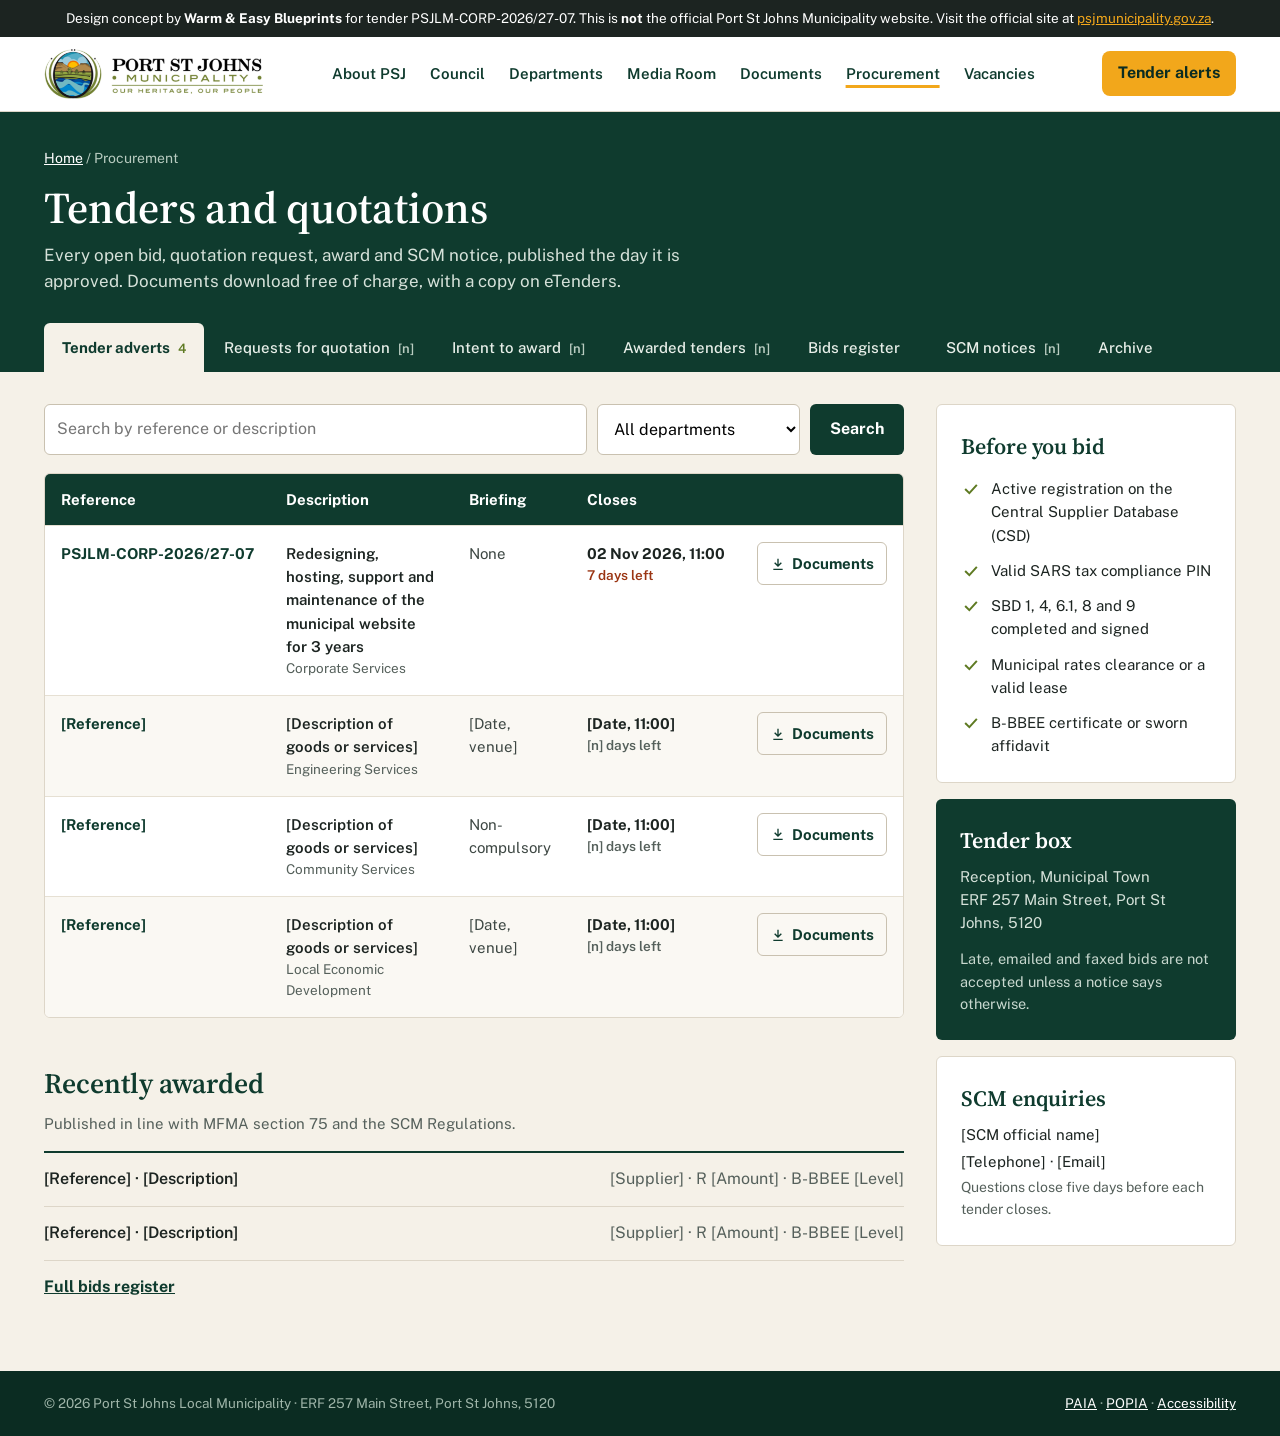
==== tenders.html @ 974b721a "Port St Johns LM website redesign concept (tender PSJLM-CORP-2026/27-07) Co-Authored-By: Claude Opus" ====
<!doctype html>
<html lang="en">
<head>
<meta charset="utf-8">
<meta name="viewport" content="width=device-width, initial-scale=1">
<meta name="robots" content="noindex, nofollow">
<title>Port St Johns LM · Tenders and quotations (design concept)</title>
<meta name="description" content="Website redesign concept for Port St Johns Local Municipality by Warm &amp; Easy Blueprints. Not the official municipal website.">
<link rel="icon" href="assets/psj-emblem.png">
<link rel="preconnect" href="https://fonts.googleapis.com">
<link href="https://fonts.googleapis.com/css2?family=Public+Sans:wght@400;500;600;700&amp;family=Source+Serif+4:opsz,wght@8..60,500;8..60,600;8..60,700&amp;display=swap" rel="stylesheet">
<style>
body{margin:0;background:#F5F1E8}
*{box-sizing:border-box}
a{color:#0F3B2E}a:hover{color:#5E7A22}
a:focus-visible,button:focus-visible,input:focus-visible,select:focus-visible{outline:3px solid #F2A71B;outline-offset:2px}
</style>
</head>
<body>
<div role="note" style="position:sticky;top:0;z-index:50;background:#1C2421;color:#FFFFFF;font-family:'Public Sans',system-ui,sans-serif;font-size:13.5px;line-height:1.4;padding:9px 16px;text-align:center">Design concept by <strong>Warm &amp; Easy Blueprints</strong> for tender PSJLM-CORP-2026/27-07. This is <strong>not</strong> the official Port St Johns Municipality website. Visit the official site at <a href="https://psjmunicipality.gov.za/" style="color:#F2A71B">psjmunicipality.gov.za</a>.</div>
<div style="width: 100%; font-family: 'Public Sans', system-ui, sans-serif; color: #1C2421; background: #F5F1E8; font-size: 16px; line-height: 1.55">

<header style="background: #FFFFFF; border-bottom: 1px solid #DDD6C8">
<div style="max-width: 1240px; margin: 0 auto; padding: 12px 24px; display: flex; flex-wrap: wrap; gap: 12px 32px; align-items: center; justify-content: space-between">
<a href="index.html" aria-label="Port St Johns Municipality home" style="line-height: 0"><img src="assets/psj-logo.png" alt="Port St Johns Municipality" style="height: 50px; width: auto"></a>
<nav aria-label="Main" style="display: flex; flex-wrap: wrap; gap: 4px 24px; font-weight: 600; font-size: 15px">
<a href="#" style="text-decoration: none">About PSJ</a><a href="#" style="text-decoration: none">Council</a><a href="#" style="text-decoration: none">Departments</a><a href="#" style="text-decoration: none">Media Room</a><a href="#" style="text-decoration: none">Documents</a><a href="#" aria-current="page" style="text-decoration: underline; text-underline-offset: 6px; text-decoration-thickness: 3px; text-decoration-color: #F2A71B">Procurement</a><a href="vacancies.html" style="text-decoration: none">Vacancies</a>
</nav>
<a href="#" style="text-decoration: none; font-weight: 700; padding: 10px 16px; border-radius: 8px; background: #F2A71B; color: #0B2C22">Tender alerts</a>
</div>
</header>

<section style="background: #0F3B2E; color: #FFFFFF">
<div style="max-width: 1240px; margin: 0 auto; padding: 36px 24px 0">
<nav aria-label="Breadcrumb" style="font-size: 14px; color: #B9CCC1; margin-bottom: 14px"><a href="index.html" style="color: #FFFFFF">Home</a> / Procurement</nav>
<h1 style="margin: 0 0 10px; font-family: 'Source Serif 4', Georgia, serif; font-weight: 600; font-size: 44px; line-height: 1.1">Tenders and quotations</h1>
<p style="margin: 0 0 28px; font-size: 17px; color: #D6E2DA; max-width: 700px">Every open bid, quotation request, award and SCM notice, published the day it is approved. Documents download free of charge, with a copy on eTenders.</p>
<div role="tablist" aria-label="Procurement sections" style="display: flex; flex-wrap: wrap; gap: 2px">

<button type="button" role="tab" aria-selected="true" style="font: inherit; font-size: 15px; font-weight: 700; padding: 13px 18px; border: 0; border-radius: 6px 6px 0 0; background: #F5F1E8; color: #0F3B2E; cursor: pointer">Tender adverts<span style="font-weight: 600; margin-left: 8px; font-size: 13px; color: #5E7A22">4</span></button>

<button type="button" role="tab" aria-selected="false" style="font: inherit; font-size: 15px; font-weight: 500; padding: 13px 18px; border: 0; border-radius: 6px 6px 0 0; background: transparent; color: #E8EFE9; cursor: pointer">Requests for quotation<span style="font-weight: 600; margin-left: 8px; font-size: 13px; color: #B9CCC1">[n]</span></button>

<button type="button" role="tab" aria-selected="false" style="font: inherit; font-size: 15px; font-weight: 500; padding: 13px 18px; border: 0; border-radius: 6px 6px 0 0; background: transparent; color: #E8EFE9; cursor: pointer">Intent to award<span style="font-weight: 600; margin-left: 8px; font-size: 13px; color: #B9CCC1">[n]</span></button>

<button type="button" role="tab" aria-selected="false" style="font: inherit; font-size: 15px; font-weight: 500; padding: 13px 18px; border: 0; border-radius: 6px 6px 0 0; background: transparent; color: #E8EFE9; cursor: pointer">Awarded tenders<span style="font-weight: 600; margin-left: 8px; font-size: 13px; color: #B9CCC1">[n]</span></button>

<button type="button" role="tab" aria-selected="false" style="font: inherit; font-size: 15px; font-weight: 500; padding: 13px 18px; border: 0; border-radius: 6px 6px 0 0; background: transparent; color: #E8EFE9; cursor: pointer">Bids register<span style="font-weight: 600; margin-left: 8px; font-size: 13px; color: #B9CCC1"></span></button>

<button type="button" role="tab" aria-selected="false" style="font: inherit; font-size: 15px; font-weight: 500; padding: 13px 18px; border: 0; border-radius: 6px 6px 0 0; background: transparent; color: #E8EFE9; cursor: pointer">SCM notices<span style="font-weight: 600; margin-left: 8px; font-size: 13px; color: #B9CCC1">[n]</span></button>

<button type="button" role="tab" aria-selected="false" style="font: inherit; font-size: 15px; font-weight: 500; padding: 13px 18px; border: 0; border-radius: 6px 6px 0 0; background: transparent; color: #E8EFE9; cursor: pointer">Archive<span style="font-weight: 600; margin-left: 8px; font-size: 13px; color: #B9CCC1"></span></button>

</div>
</div>
</section>

<div style="max-width: 1240px; margin: 0 auto; padding: 32px 24px 72px; display: flex; flex-wrap: wrap; gap: 32px">
<main style="flex: 999 1 640px; min-width: 0">
<form role="search" style="display: flex; flex-wrap: wrap; gap: 10px; margin-bottom: 18px">
<label for="t-q" style="position: absolute; width: 1px; height: 1px; overflow: hidden; clip: rect(0 0 0 0)">Search tenders</label>
<input id="t-q" type="search" placeholder="Search by reference or description" style="flex: 1 1 280px; min-width: 0; font: inherit; padding: 12px; border: 1px solid #C9C1B0; border-radius: 6px; background: #FFFFFF">
<label for="t-dept" style="position: absolute; width: 1px; height: 1px; overflow: hidden; clip: rect(0 0 0 0)">Department</label>
<select id="t-dept" style="font: inherit; padding: 12px; border: 1px solid #C9C1B0; border-radius: 6px; background: #FFFFFF"><option>All departments</option><option>Corporate Services</option><option>Engineering Services</option><option>Community Services</option><option>LED</option></select>
<button type="submit" style="font: inherit; font-weight: 700; padding: 12px 20px; border: 0; border-radius: 6px; background: #0F3B2E; color: #FFFFFF; cursor: pointer">Search</button>
</form>

<div style="overflow-x: auto; background: #FFFFFF; border: 1px solid #DDD6C8; border-radius: 6px">
<table style="width: 100%; min-width: 760px; border-collapse: collapse; font-size: 15px">
<thead>
<tr style="background: #0F3B2E; color: #FFFFFF; text-align: left">
<th scope="col" style="padding: 14px 16px; font-weight: 700">Reference</th>
<th scope="col" style="padding: 14px 16px; font-weight: 700">Description</th>
<th scope="col" style="padding: 14px 16px; font-weight: 700">Briefing</th>
<th scope="col" style="padding: 14px 16px; font-weight: 700">Closes</th>
<th scope="col" style="padding: 14px 16px; font-weight: 700"><span style="position: absolute; width: 1px; height: 1px; overflow: hidden; clip: rect(0 0 0 0)">Documents</span></th>
</tr>
</thead>
<tbody>

<tr style="background: #FFFFFF; border-top: 1px solid #E6E0D3; vertical-align: top">
<td style="padding: 16px; font-weight: 700; white-space: nowrap; color: #0F3B2E">PSJLM-CORP-2026/27-07</td>
<td style="padding: 16px"><a href="#" style="font-weight: 600; text-decoration: none; color: #1C2421">Redesigning, hosting, support and maintenance of the municipal website for 3 years</a><div style="font-size: 13.5px; color: #55605B">Corporate Services</div></td>
<td style="padding: 16px; color: #3D4743">None</td>
<td style="padding: 16px; white-space: nowrap"><b>02 Nov 2026, 11:00</b><div style="font-size: 13.5px; color: #9A3412; font-weight: 600">7 days left</div></td>
<td style="padding: 16px; text-align: right"><a href="#" style="display: inline-flex; align-items: center; gap: 6px; text-decoration: none; font-weight: 700; padding: 9px 12px; border: 1px solid #C9C1B0; border-radius: 6px; white-space: nowrap"><svg width="16" height="16" viewBox="0 0 24 24" fill="none" stroke="currentColor" stroke-width="2" aria-hidden="true"><path d="M12 4v11M7 10l5 5 5-5M5 20h14"/></svg>Documents</a></td>
</tr>

<tr style="background: #FAF8F3; border-top: 1px solid #E6E0D3; vertical-align: top">
<td style="padding: 16px; font-weight: 700; white-space: nowrap; color: #0F3B2E">[Reference]</td>
<td style="padding: 16px"><a href="#" style="font-weight: 600; text-decoration: none; color: #1C2421">[Description of goods or services]</a><div style="font-size: 13.5px; color: #55605B">Engineering Services</div></td>
<td style="padding: 16px; color: #3D4743">[Date, venue]</td>
<td style="padding: 16px; white-space: nowrap"><b>[Date, 11:00]</b><div style="font-size: 13.5px; color: #55605B; font-weight: 600">[n] days left</div></td>
<td style="padding: 16px; text-align: right"><a href="#" style="display: inline-flex; align-items: center; gap: 6px; text-decoration: none; font-weight: 700; padding: 9px 12px; border: 1px solid #C9C1B0; border-radius: 6px; white-space: nowrap"><svg width="16" height="16" viewBox="0 0 24 24" fill="none" stroke="currentColor" stroke-width="2" aria-hidden="true"><path d="M12 4v11M7 10l5 5 5-5M5 20h14"/></svg>Documents</a></td>
</tr>

<tr style="background: #FFFFFF; border-top: 1px solid #E6E0D3; vertical-align: top">
<td style="padding: 16px; font-weight: 700; white-space: nowrap; color: #0F3B2E">[Reference]</td>
<td style="padding: 16px"><a href="#" style="font-weight: 600; text-decoration: none; color: #1C2421">[Description of goods or services]</a><div style="font-size: 13.5px; color: #55605B">Community Services</div></td>
<td style="padding: 16px; color: #3D4743">Non-compulsory</td>
<td style="padding: 16px; white-space: nowrap"><b>[Date, 11:00]</b><div style="font-size: 13.5px; color: #55605B; font-weight: 600">[n] days left</div></td>
<td style="padding: 16px; text-align: right"><a href="#" style="display: inline-flex; align-items: center; gap: 6px; text-decoration: none; font-weight: 700; padding: 9px 12px; border: 1px solid #C9C1B0; border-radius: 6px; white-space: nowrap"><svg width="16" height="16" viewBox="0 0 24 24" fill="none" stroke="currentColor" stroke-width="2" aria-hidden="true"><path d="M12 4v11M7 10l5 5 5-5M5 20h14"/></svg>Documents</a></td>
</tr>

<tr style="background: #FAF8F3; border-top: 1px solid #E6E0D3; vertical-align: top">
<td style="padding: 16px; font-weight: 700; white-space: nowrap; color: #0F3B2E">[Reference]</td>
<td style="padding: 16px"><a href="#" style="font-weight: 600; text-decoration: none; color: #1C2421">[Description of goods or services]</a><div style="font-size: 13.5px; color: #55605B">Local Economic Development</div></td>
<td style="padding: 16px; color: #3D4743">[Date, venue]</td>
<td style="padding: 16px; white-space: nowrap"><b>[Date, 11:00]</b><div style="font-size: 13.5px; color: #55605B; font-weight: 600">[n] days left</div></td>
<td style="padding: 16px; text-align: right"><a href="#" style="display: inline-flex; align-items: center; gap: 6px; text-decoration: none; font-weight: 700; padding: 9px 12px; border: 1px solid #C9C1B0; border-radius: 6px; white-space: nowrap"><svg width="16" height="16" viewBox="0 0 24 24" fill="none" stroke="currentColor" stroke-width="2" aria-hidden="true"><path d="M12 4v11M7 10l5 5 5-5M5 20h14"/></svg>Documents</a></td>
</tr>

</tbody>
</table>
</div>

<section aria-labelledby="award-h" style="margin-top: 44px">
<h2 id="award-h" style="margin: 0 0 6px; font-family: 'Source Serif 4', Georgia, serif; font-weight: 600; font-size: 28px; color: #0F3B2E">Recently awarded</h2>
<p style="margin: 0 0 16px; color: #55605B; font-size: 15px">Published in line with MFMA section 75 and the SCM Regulations.</p>
<ul style="list-style: none; margin: 0; padding: 0; border-top: 2px solid #0F3B2E">
<li style="display: flex; flex-wrap: wrap; gap: 6px 24px; justify-content: space-between; padding: 14px 0; border-bottom: 1px solid #DDD6C8"><span style="font-weight: 600">[Reference] · [Description]</span><span style="color: #55605B">[Supplier] · R [Amount] · B-BBEE [Level]</span></li>
<li style="display: flex; flex-wrap: wrap; gap: 6px 24px; justify-content: space-between; padding: 14px 0; border-bottom: 1px solid #DDD6C8"><span style="font-weight: 600">[Reference] · [Description]</span><span style="color: #55605B">[Supplier] · R [Amount] · B-BBEE [Level]</span></li>
</ul>
<a href="#" style="display: inline-block; margin-top: 14px; font-weight: 700">Full bids register</a>
</section>
</main>

<aside style="flex: 1 1 300px; display: flex; flex-direction: column; gap: 16px">
<div style="background: #FFFFFF; border: 1px solid #DDD6C8; border-radius: 6px; padding: 24px">
<h2 style="margin: 0 0 14px; font-family: 'Source Serif 4', Georgia, serif; font-weight: 600; font-size: 22px; color: #0F3B2E">Before you bid</h2>
<ul style="list-style: none; margin: 0; padding: 0; display: flex; flex-direction: column; gap: 12px; font-size: 15px">

<li style="display: flex; gap: 10px; align-items: flex-start"><svg width="20" height="20" viewBox="0 0 24 24" fill="none" stroke="#5E7A22" stroke-width="2.4" aria-hidden="true" style="flex: none; margin-top: 2px"><path d="M5 12l5 5 9-10"/></svg><span>Active registration on the Central Supplier Database (CSD)</span></li>

<li style="display: flex; gap: 10px; align-items: flex-start"><svg width="20" height="20" viewBox="0 0 24 24" fill="none" stroke="#5E7A22" stroke-width="2.4" aria-hidden="true" style="flex: none; margin-top: 2px"><path d="M5 12l5 5 9-10"/></svg><span>Valid SARS tax compliance PIN</span></li>

<li style="display: flex; gap: 10px; align-items: flex-start"><svg width="20" height="20" viewBox="0 0 24 24" fill="none" stroke="#5E7A22" stroke-width="2.4" aria-hidden="true" style="flex: none; margin-top: 2px"><path d="M5 12l5 5 9-10"/></svg><span>SBD 1, 4, 6.1, 8 and 9 completed and signed</span></li>

<li style="display: flex; gap: 10px; align-items: flex-start"><svg width="20" height="20" viewBox="0 0 24 24" fill="none" stroke="#5E7A22" stroke-width="2.4" aria-hidden="true" style="flex: none; margin-top: 2px"><path d="M5 12l5 5 9-10"/></svg><span>Municipal rates clearance or a valid lease</span></li>

<li style="display: flex; gap: 10px; align-items: flex-start"><svg width="20" height="20" viewBox="0 0 24 24" fill="none" stroke="#5E7A22" stroke-width="2.4" aria-hidden="true" style="flex: none; margin-top: 2px"><path d="M5 12l5 5 9-10"/></svg><span>B-BBEE certificate or sworn affidavit</span></li>

</ul>
</div>
<div style="background: #0F3B2E; color: #FFFFFF; border-radius: 6px; padding: 24px">
<h2 style="margin: 0 0 8px; font-family: 'Source Serif 4', Georgia, serif; font-weight: 600; font-size: 22px">Tender box</h2>
<p style="margin: 0 0 14px; color: #D6E2DA; font-size: 15px">Reception, Municipal Town<br>ERF 257 Main Street, Port St Johns, 5120</p>
<p style="margin: 0; font-size: 14.5px; color: #C8D8CF">Late, emailed and faxed bids are not accepted unless a notice says otherwise.</p>
</div>
<div style="background: #FFFFFF; border: 1px solid #DDD6C8; border-radius: 6px; padding: 24px">
<h2 style="margin: 0 0 8px; font-family: 'Source Serif 4', Georgia, serif; font-weight: 600; font-size: 22px; color: #0F3B2E">SCM enquiries</h2>
<p style="margin: 0 0 4px; font-size: 15px">[SCM official name]</p>
<p style="margin: 0 0 4px; font-size: 15px">[Telephone] · [Email]</p>
<p style="margin: 0; font-size: 14px; color: #55605B">Questions close five days before each tender closes.</p>
</div>
</aside>
</div>

<footer style="background: #0B2C22; color: #9FB5A9; font-size: 13.5px">
<div style="max-width: 1240px; margin: 0 auto; padding: 22px 24px; display: flex; flex-wrap: wrap; gap: 8px 24px; justify-content: space-between">
<span>© 2026 Port St Johns Local Municipality · ERF 257 Main Street, Port St Johns, 5120</span>
<span><a href="#" style="color: #FFFFFF">PAIA</a> · <a href="#" style="color: #FFFFFF">POPIA</a> · <a href="#" style="color: #FFFFFF">Accessibility</a></span>
</div>
</footer>
</div>
</body>
</html>
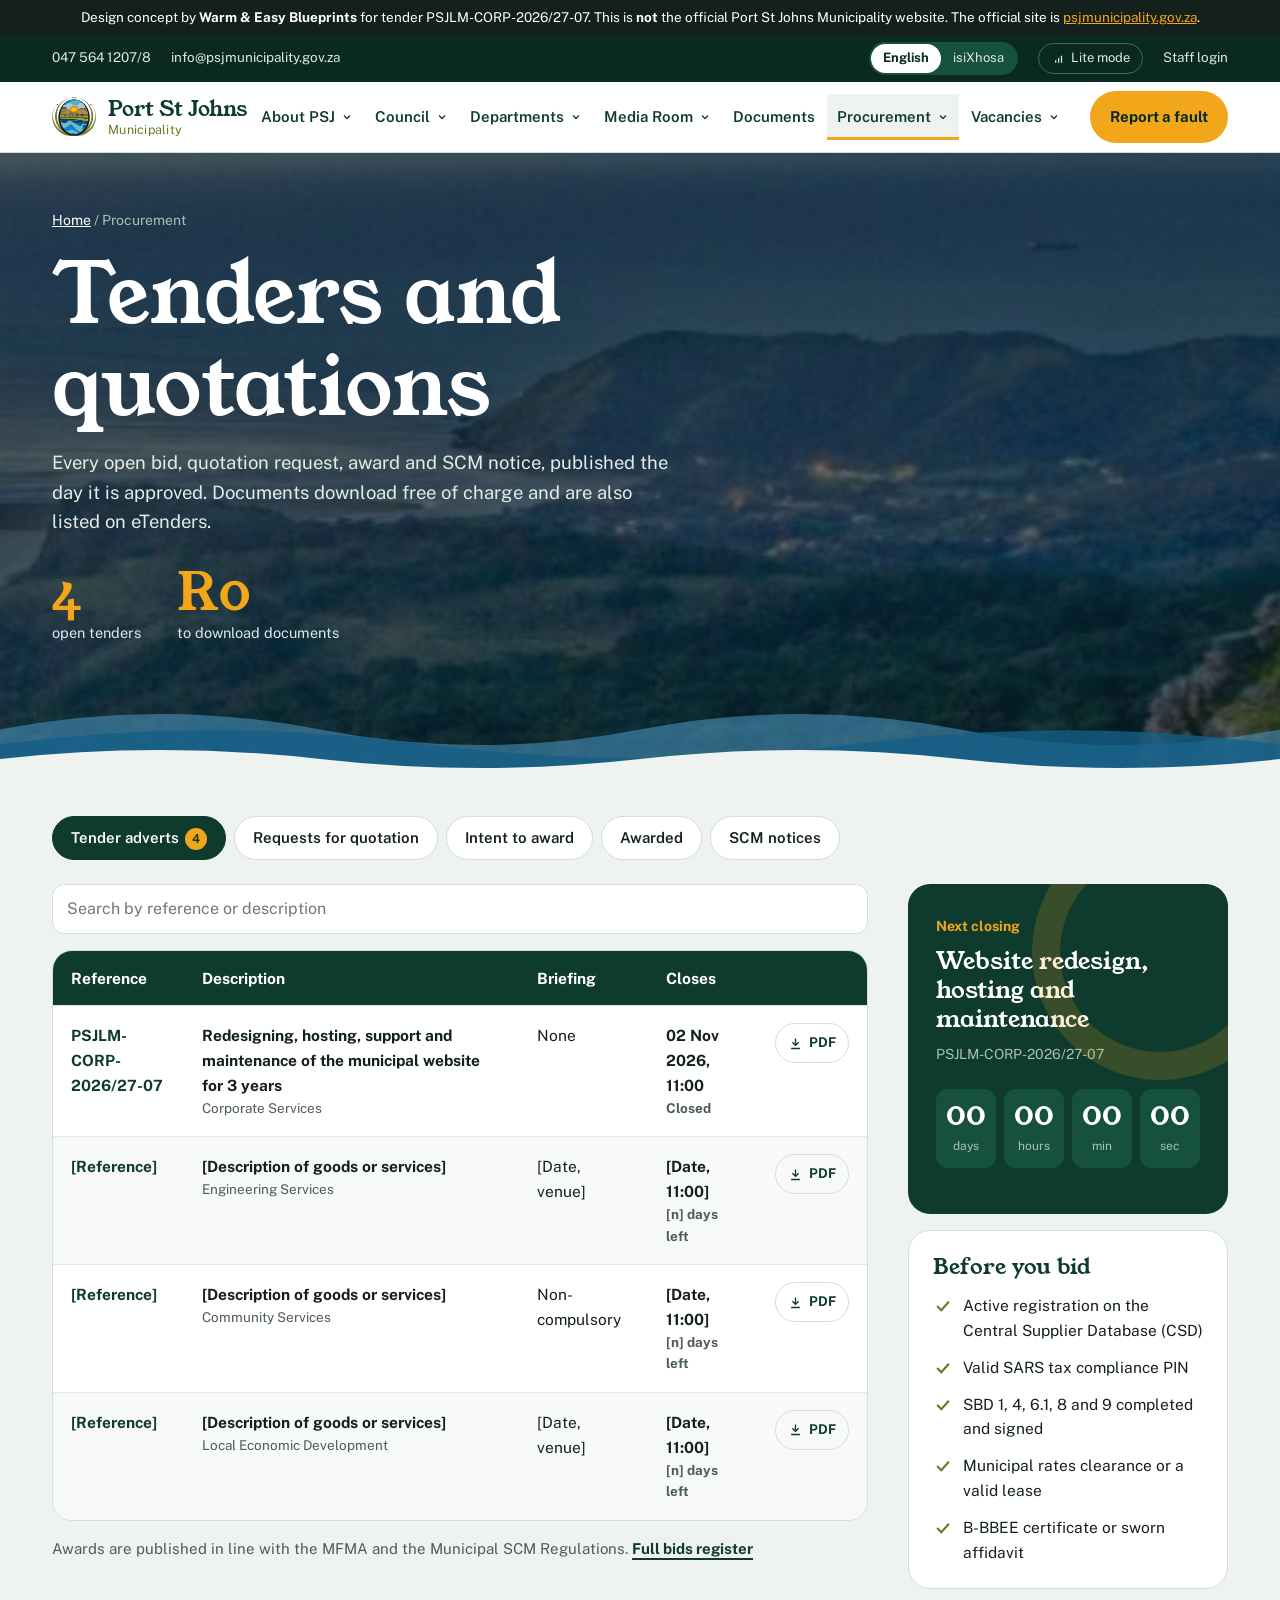
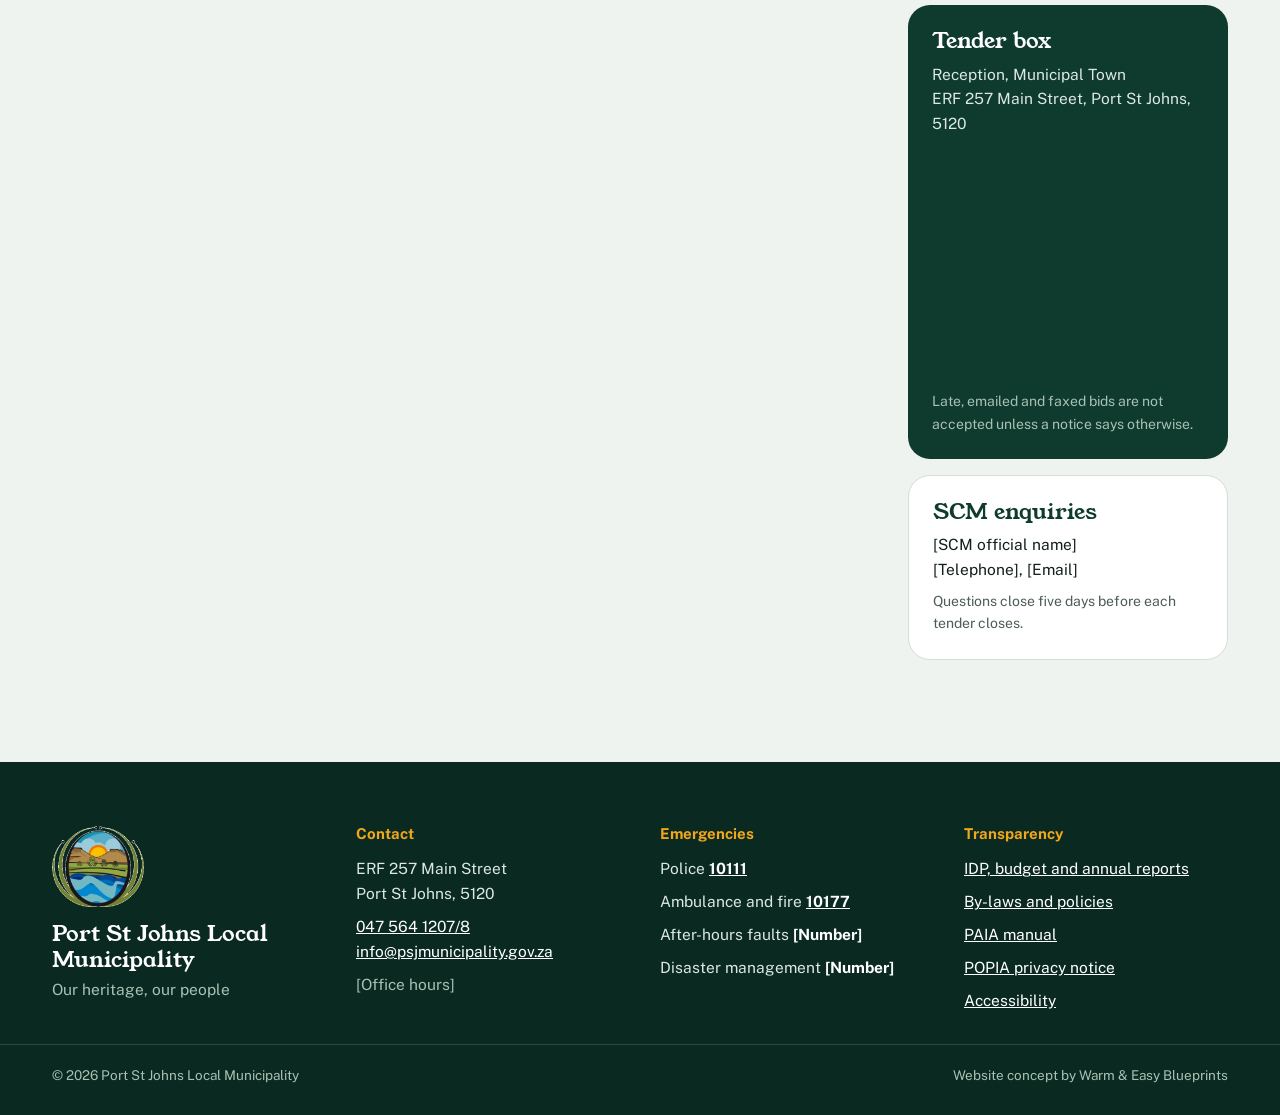
==== commit f4c9d770: "Rebuild concept with motion and richer visuals Cinematic hero slideshow, animated crest waves, notic" ====
--- a/tenders.html
+++ b/tenders.html
@@ -4,164 +4,164 @@
 <meta charset="utf-8">
 <meta name="viewport" content="width=device-width, initial-scale=1">
 <meta name="robots" content="noindex, nofollow">
-<title>Port St Johns LM · Tenders and quotations (design concept)</title>
+<title>Tenders and quotations · Port St Johns Local Municipality (concept)</title>
 <meta name="description" content="Website redesign concept for Port St Johns Local Municipality by Warm &amp; Easy Blueprints. Not the official municipal website.">
+<meta name="theme-color" content="#0A2A21">
 <link rel="icon" href="assets/psj-emblem.png">
 <link rel="preconnect" href="https://fonts.googleapis.com">
-<link href="https://fonts.googleapis.com/css2?family=Public+Sans:wght@400;500;600;700&amp;family=Source+Serif+4:opsz,wght@8..60,500;8..60,600;8..60,700&amp;display=swap" rel="stylesheet">
-<style>
-body{margin:0;background:#F5F1E8}
-*{box-sizing:border-box}
-a{color:#0F3B2E}a:hover{color:#5E7A22}
-a:focus-visible,button:focus-visible,input:focus-visible,select:focus-visible{outline:3px solid #F2A71B;outline-offset:2px}
-</style>
+<link rel="preconnect" href="https://fonts.gstatic.com" crossorigin>
+<link href="https://fonts.googleapis.com/css2?family=Public+Sans:wght@400;500;600;700;800&family=Young+Serif&display=swap" rel="stylesheet">
+<link rel="stylesheet" href="assets/site.css">
 </head>
 <body>
-<div role="note" style="position:sticky;top:0;z-index:50;background:#1C2421;color:#FFFFFF;font-family:'Public Sans',system-ui,sans-serif;font-size:13.5px;line-height:1.4;padding:9px 16px;text-align:center">Design concept by <strong>Warm &amp; Easy Blueprints</strong> for tender PSJLM-CORP-2026/27-07. This is <strong>not</strong> the official Port St Johns Municipality website. Visit the official site at <a href="https://psjmunicipality.gov.za/" style="color:#F2A71B">psjmunicipality.gov.za</a>.</div>
-<div style="width: 100%; font-family: 'Public Sans', system-ui, sans-serif; color: #1C2421; background: #F5F1E8; font-size: 16px; line-height: 1.55">
+<a class="sr" href="#main">Skip to content</a>
 
-<header style="background: #FFFFFF; border-bottom: 1px solid #DDD6C8">
-<div style="max-width: 1240px; margin: 0 auto; padding: 12px 24px; display: flex; flex-wrap: wrap; gap: 12px 32px; align-items: center; justify-content: space-between">
-<a href="index.html" aria-label="Port St Johns Municipality home" style="line-height: 0"><img src="assets/psj-logo.png" alt="Port St Johns Municipality" style="height: 50px; width: auto"></a>
-<nav aria-label="Main" style="display: flex; flex-wrap: wrap; gap: 4px 24px; font-weight: 600; font-size: 15px">
-<a href="#" style="text-decoration: none">About PSJ</a><a href="#" style="text-decoration: none">Council</a><a href="#" style="text-decoration: none">Departments</a><a href="#" style="text-decoration: none">Media Room</a><a href="#" style="text-decoration: none">Documents</a><a href="#" aria-current="page" style="text-decoration: underline; text-underline-offset: 6px; text-decoration-thickness: 3px; text-decoration-color: #F2A71B">Procurement</a><a href="vacancies.html" style="text-decoration: none">Vacancies</a>
-</nav>
-<a href="#" style="text-decoration: none; font-weight: 700; padding: 10px 16px; border-radius: 8px; background: #F2A71B; color: #0B2C22">Tender alerts</a>
+<div class="concept" role="note">Design concept by <strong>Warm &amp; Easy Blueprints</strong> for tender PSJLM-CORP-2026/27-07. This is <strong>not</strong> the official Port St Johns Municipality website. The official site is <a href="https://psjmunicipality.gov.za/">psjmunicipality.gov.za</a>.</div>
+
+<div class="util">
+  <div class="wrap">
+    <div class="util-left">
+      <a href="tel:0475641207">047 564 1207/8</a>
+      <a href="mailto:info@psjmunicipality.gov.za">info@psjmunicipality.gov.za</a>
+      <span class="weather" data-weather hidden><svg width="16" height="16" viewBox="0 0 24 24" fill="none" stroke="currentColor" stroke-width="2" aria-hidden="true"><circle cx="12" cy="12" r="4"/><path d="M12 2v2M12 20v2M4.9 4.9l1.4 1.4M17.7 17.7l1.4 1.4M2 12h2M20 12h2M4.9 19.1l1.4-1.4M17.7 6.3l1.4-1.4"/></svg><span data-wx-text></span></span>
+    </div>
+    <div class="util-right">
+      <div class="seg" role="group" aria-label="Language"><button type="button" data-lang="en" aria-pressed="true">English</button><button type="button" data-lang="xh" aria-pressed="false">isiXhosa</button></div>
+      <button type="button" class="chip-btn" data-lite aria-pressed="false"><svg width="14" height="14" viewBox="0 0 24 24" fill="none" stroke="currentColor" stroke-width="2.2" aria-hidden="true"><path d="M3 20h.01M8 20v-4M13 20v-8M18 20V8"/></svg>Lite mode</button>
+      <a href="#">Staff login</a>
+    </div>
+  </div>
 </div>
+
+<header class="site-header">
+  <div class="wrap hdr">
+    <a class="brand" href="index.html" aria-label="Port St Johns Municipality, home">
+      <img src="assets/psj-emblem.png" alt="" width="52" height="46">
+      <span class="brand-name">Port St Johns<small>Municipality</small></span>
+    </a>
+    <nav class="nav" aria-label="Main">
+      <div class="nav-item"><button class="nav-top" aria-expanded="false" aria-controls="m1">About PSJ<svg width="12" height="12" viewBox="0 0 24 24" fill="none" stroke="currentColor" stroke-width="2.6" aria-hidden="true"><path d="M6 9l6 6 6-6"/></svg></button>
+        <div class="mega" id="m1"><a href="#">About us<span>Who we are and what we do</span></a><a href="#">History of Port St Johns<span>From the Gates of St John to today</span></a><a href="#">FAQs<span>Quick answers to common questions</span></a></div></div>
+      <div class="nav-item"><button class="nav-top" aria-expanded="false" aria-controls="m2">Council<svg width="12" height="12" viewBox="0 0 24 24" fill="none" stroke="currentColor" stroke-width="2.6" aria-hidden="true"><path d="M6 9l6 6 6-6"/></svg></button>
+        <div class="mega" id="m2" style="--cols:2"><a href="#">The Mayor<span>Cllr Cebisa Sane Mazuza</span></a><a href="#">Council Speaker<span>Office of the Speaker</span></a><a href="#">Council Whip<span>Office of the Whip</span></a><a href="#">Council members<span>Councillors and wards</span></a></div></div>
+      <div class="nav-item"><button class="nav-top" aria-expanded="false" aria-controls="m3">Departments<svg width="12" height="12" viewBox="0 0 24 24" fill="none" stroke="currentColor" stroke-width="2.6" aria-hidden="true"><path d="M6 9l6 6 6-6"/></svg></button>
+        <div class="mega" id="m3" style="--cols:2"><a href="#">Municipal Manager<span>Office of the Municipal Manager</span></a><a href="#">Budget &amp; Treasury<span>Finance, revenue and SCM</span></a><a href="#">Corporate Services<span>HR, ICT and administration</span></a><a href="#">Community Services and Public Safety<span>Social, health, safety and emergency</span></a><a href="#">Local Economic Development<span>Business, tourism and agriculture</span></a><a href="#">Engineering Services<span>Roads, infrastructure and projects</span></a></div></div>
+      <div class="nav-item"><button class="nav-top" aria-expanded="false" aria-controls="m4">Media Room<svg width="12" height="12" viewBox="0 0 24 24" fill="none" stroke="currentColor" stroke-width="2.6" aria-hidden="true"><path d="M6 9l6 6 6-6"/></svg></button>
+        <div class="mega" id="m4"><a href="index.html#news">News</a><a href="index.html#board">Notices</a><a href="index.html#news">Events</a><a href="index.html#visit">Gallery</a></div></div>
+      <div class="nav-item"><a class="nav-top" href="#">Documents</a></div>
+      <div class="nav-item"><button class="nav-top" aria-expanded="false" aria-controls="m6" aria-current="page">Procurement<svg width="12" height="12" viewBox="0 0 24 24" fill="none" stroke="currentColor" stroke-width="2.6" aria-hidden="true"><path d="M6 9l6 6 6-6"/></svg></button>
+        <div class="mega" id="m6" style="--cols:2"><a href="tenders.html">Tender adverts</a><a href="tenders.html">Requests for quotation</a><a href="tenders.html">Intent to award</a><a href="tenders.html">Awarded tenders</a><a href="tenders.html">Bids register</a><a href="tenders.html">SCM notices</a><a href="tenders.html">Archived tenders</a></div></div>
+      <div class="nav-item"><button class="nav-top" aria-expanded="false" aria-controls="m7">Vacancies<svg width="12" height="12" viewBox="0 0 24 24" fill="none" stroke="currentColor" stroke-width="2.6" aria-hidden="true"><path d="M6 9l6 6 6-6"/></svg></button>
+        <div class="mega" id="m7"><a href="vacancies.html">Open vacancies<span>Apply online</span></a><a href="vacancies.html#track">Track my application</a><a href="vacancies.html">Closed vacancies</a><a href="vacancies.html">Paper application form</a></div></div>
+    </nav>
+    <div class="hdr-actions">
+      <a class="btn btn-sun" href="#">Report a fault</a>
+      <button type="button" class="icon-btn menu-btn" aria-label="Open menu"><svg width="22" height="22" viewBox="0 0 24 24" fill="none" stroke="currentColor" stroke-width="2.2" aria-hidden="true"><path d="M4 7h16M4 12h16M4 17h16"/></svg></button>
+    </div>
+  </div>
 </header>
 
-<section style="background: #0F3B2E; color: #FFFFFF">
-<div style="max-width: 1240px; margin: 0 auto; padding: 36px 24px 0">
-<nav aria-label="Breadcrumb" style="font-size: 14px; color: #B9CCC1; margin-bottom: 14px"><a href="index.html" style="color: #FFFFFF">Home</a> / Procurement</nav>
-<h1 style="margin: 0 0 10px; font-family: 'Source Serif 4', Georgia, serif; font-weight: 600; font-size: 44px; line-height: 1.1">Tenders and quotations</h1>
-<p style="margin: 0 0 28px; font-size: 17px; color: #D6E2DA; max-width: 700px">Every open bid, quotation request, award and SCM notice, published the day it is approved. Documents download free of charge, with a copy on eTenders.</p>
-<div role="tablist" aria-label="Procurement sections" style="display: flex; flex-wrap: wrap; gap: 2px">
+<div class="mnav" role="dialog" aria-modal="true" aria-label="Menu">
+  <div class="mnav-top"><span class="brand" style="color:#fff"><img src="assets/psj-emblem.png" alt="" width="44" height="39"><span class="brand-name">Port St Johns<small style="color:#E7D9A8">Municipality</small></span></span><button type="button" class="icon-btn mnav-close" aria-label="Close menu" style="background:transparent;color:#fff;border-color:#3E6B5A"><svg width="22" height="22" viewBox="0 0 24 24" fill="none" stroke="currentColor" stroke-width="2.2" aria-hidden="true"><path d="M6 6l12 12M18 6L6 18"/></svg></button></div>
+  <details><summary>About PSJ<svg width="20" height="20" viewBox="0 0 24 24" fill="none" stroke="currentColor" stroke-width="2" aria-hidden="true"><path d="M12 5v14M5 12h14"/></svg></summary><div><a href="#">About us</a><a href="#">History of Port St Johns</a><a href="#">FAQs</a></div></details>
+  <details><summary>Council<svg width="20" height="20" viewBox="0 0 24 24" fill="none" stroke="currentColor" stroke-width="2" aria-hidden="true"><path d="M12 5v14M5 12h14"/></svg></summary><div><a href="#">The Mayor</a><a href="#">Council Speaker</a><a href="#">Council Whip</a><a href="#">Council members</a></div></details>
+  <details><summary>Departments<svg width="20" height="20" viewBox="0 0 24 24" fill="none" stroke="currentColor" stroke-width="2" aria-hidden="true"><path d="M12 5v14M5 12h14"/></svg></summary><div><a href="#">Municipal Manager</a><a href="#">Budget &amp; Treasury</a><a href="#">Corporate Services</a><a href="#">Community Services and Public Safety</a><a href="#">Local Economic Development</a><a href="#">Engineering Services</a></div></details>
+  <details><summary>Media Room<svg width="20" height="20" viewBox="0 0 24 24" fill="none" stroke="currentColor" stroke-width="2" aria-hidden="true"><path d="M12 5v14M5 12h14"/></svg></summary><div><a href="index.html#news">News</a><a href="index.html#board">Notices</a><a href="index.html#news">Events</a><a href="index.html#visit">Gallery</a></div></details>
+  <details><summary>Procurement<svg width="20" height="20" viewBox="0 0 24 24" fill="none" stroke="currentColor" stroke-width="2" aria-hidden="true"><path d="M12 5v14M5 12h14"/></svg></summary><div><a href="tenders.html">Tender adverts</a><a href="tenders.html">Requests for quotation</a><a href="tenders.html">Awarded tenders</a><a href="tenders.html">Bids register</a><a href="tenders.html">SCM notices</a></div></details>
+  <details><summary>Vacancies<svg width="20" height="20" viewBox="0 0 24 24" fill="none" stroke="currentColor" stroke-width="2" aria-hidden="true"><path d="M12 5v14M5 12h14"/></svg></summary><div><a href="vacancies.html">Open vacancies</a><a href="vacancies.html#track">Track my application</a></div></details>
+  <a class="btn btn-sun" href="#">Report a fault</a>
+</div>
 
-<button type="button" role="tab" aria-selected="true" style="font: inherit; font-size: 15px; font-weight: 700; padding: 13px 18px; border: 0; border-radius: 6px 6px 0 0; background: #F5F1E8; color: #0F3B2E; cursor: pointer">Tender adverts<span style="font-weight: 600; margin-left: 8px; font-size: 13px; color: #5E7A22">4</span></button>
-
-<button type="button" role="tab" aria-selected="false" style="font: inherit; font-size: 15px; font-weight: 500; padding: 13px 18px; border: 0; border-radius: 6px 6px 0 0; background: transparent; color: #E8EFE9; cursor: pointer">Requests for quotation<span style="font-weight: 600; margin-left: 8px; font-size: 13px; color: #B9CCC1">[n]</span></button>
-
-<button type="button" role="tab" aria-selected="false" style="font: inherit; font-size: 15px; font-weight: 500; padding: 13px 18px; border: 0; border-radius: 6px 6px 0 0; background: transparent; color: #E8EFE9; cursor: pointer">Intent to award<span style="font-weight: 600; margin-left: 8px; font-size: 13px; color: #B9CCC1">[n]</span></button>
-
-<button type="button" role="tab" aria-selected="false" style="font: inherit; font-size: 15px; font-weight: 500; padding: 13px 18px; border: 0; border-radius: 6px 6px 0 0; background: transparent; color: #E8EFE9; cursor: pointer">Awarded tenders<span style="font-weight: 600; margin-left: 8px; font-size: 13px; color: #B9CCC1">[n]</span></button>
-
-<button type="button" role="tab" aria-selected="false" style="font: inherit; font-size: 15px; font-weight: 500; padding: 13px 18px; border: 0; border-radius: 6px 6px 0 0; background: transparent; color: #E8EFE9; cursor: pointer">Bids register<span style="font-weight: 600; margin-left: 8px; font-size: 13px; color: #B9CCC1"></span></button>
-
-<button type="button" role="tab" aria-selected="false" style="font: inherit; font-size: 15px; font-weight: 500; padding: 13px 18px; border: 0; border-radius: 6px 6px 0 0; background: transparent; color: #E8EFE9; cursor: pointer">SCM notices<span style="font-weight: 600; margin-left: 8px; font-size: 13px; color: #B9CCC1">[n]</span></button>
-
-<button type="button" role="tab" aria-selected="false" style="font: inherit; font-size: 15px; font-weight: 500; padding: 13px 18px; border: 0; border-radius: 6px 6px 0 0; background: transparent; color: #E8EFE9; cursor: pointer">Archive<span style="font-weight: 600; margin-left: 8px; font-size: 13px; color: #B9CCC1"></span></button>
-
-</div>
-</div>
+<main id="main">
+<section class="page-hero">
+  <img src="assets/gorge-coast.jpg" alt="">
+  <div class="wrap">
+    <nav class="crumbs" aria-label="Breadcrumb"><a href="index.html">Home</a> / Procurement</nav>
+    <h1>Tenders and quotations</h1>
+    <p>Every open bid, quotation request, award and SCM notice, published the day it is approved. Documents download free of charge and are also listed on eTenders.</p>
+    <div class="hero-stats"><div><b data-count="4">4</b><span>open tenders</span></div><div><b>R0</b><span>to download documents</span></div></div>
+  </div>
+  <div class="waves" aria-hidden="true">
+    <svg class="w1" viewBox="0 0 2880 110" preserveAspectRatio="none"><path fill="#4E9CC6" d="M0 52 Q180 14 360 52 T720 52 T1080 52 T1440 52 T1800 52 T2160 52 T2520 52 T2880 52 V110 H0Z"/></svg>
+    <svg class="w2" viewBox="0 0 2880 110" preserveAspectRatio="none"><path fill="#155E86" d="M0 70 Q240 36 480 70 T960 70 T1440 70 T1920 70 T2400 70 T2880 70 V110 H0Z"/></svg>
+    <svg class="w3" viewBox="0 0 2880 110" preserveAspectRatio="none"><path fill="#EEF3F0" d="M0 88 Q180 66 360 88 T720 88 T1080 88 T1440 88 T1800 88 T2160 88 T2520 88 T2880 88 V110 H0Z"/></svg>
+  </div>
 </section>
 
-<div style="max-width: 1240px; margin: 0 auto; padding: 32px 24px 72px; display: flex; flex-wrap: wrap; gap: 32px">
-<main style="flex: 999 1 640px; min-width: 0">
-<form role="search" style="display: flex; flex-wrap: wrap; gap: 10px; margin-bottom: 18px">
-<label for="t-q" style="position: absolute; width: 1px; height: 1px; overflow: hidden; clip: rect(0 0 0 0)">Search tenders</label>
-<input id="t-q" type="search" placeholder="Search by reference or description" style="flex: 1 1 280px; min-width: 0; font: inherit; padding: 12px; border: 1px solid #C9C1B0; border-radius: 6px; background: #FFFFFF">
-<label for="t-dept" style="position: absolute; width: 1px; height: 1px; overflow: hidden; clip: rect(0 0 0 0)">Department</label>
-<select id="t-dept" style="font: inherit; padding: 12px; border: 1px solid #C9C1B0; border-radius: 6px; background: #FFFFFF"><option>All departments</option><option>Corporate Services</option><option>Engineering Services</option><option>Community Services</option><option>LED</option></select>
-<button type="submit" style="font: inherit; font-weight: 700; padding: 12px 20px; border: 0; border-radius: 6px; background: #0F3B2E; color: #FFFFFF; cursor: pointer">Search</button>
-</form>
+<section class="section" style="padding-top:40px">
+  <div class="wrap">
+    <div class="tabs" role="tablist" aria-label="Procurement sections" style="margin-bottom:24px">
+      <button class="tab" role="tab" aria-selected="true" data-ptab="open">Tender adverts<span class="n">4</span></button>
+      <button class="tab" role="tab" aria-selected="false" data-ptab="rfq">Requests for quotation</button>
+      <button class="tab" role="tab" aria-selected="false" data-ptab="intent">Intent to award</button>
+      <button class="tab" role="tab" aria-selected="false" data-ptab="awarded">Awarded</button>
+      <button class="tab" role="tab" aria-selected="false" data-ptab="scm">SCM notices</button>
+    </div>
+    <div class="listing listing-r">
+      <div>
+        <div class="field" style="margin-bottom:16px"><label class="sr" for="t-q">Search tenders</label><input id="t-q" type="search" placeholder="Search by reference or description"></div>
 
-<div style="overflow-x: auto; background: #FFFFFF; border: 1px solid #DDD6C8; border-radius: 6px">
-<table style="width: 100%; min-width: 760px; border-collapse: collapse; font-size: 15px">
-<thead>
-<tr style="background: #0F3B2E; color: #FFFFFF; text-align: left">
-<th scope="col" style="padding: 14px 16px; font-weight: 700">Reference</th>
-<th scope="col" style="padding: 14px 16px; font-weight: 700">Description</th>
-<th scope="col" style="padding: 14px 16px; font-weight: 700">Briefing</th>
-<th scope="col" style="padding: 14px 16px; font-weight: 700">Closes</th>
-<th scope="col" style="padding: 14px 16px; font-weight: 700"><span style="position: absolute; width: 1px; height: 1px; overflow: hidden; clip: rect(0 0 0 0)">Documents</span></th>
-</tr>
-</thead>
-<tbody>
+        <div class="table-wrap" data-ppanel="open"><table>
+          <thead><tr><th scope="col">Reference</th><th scope="col">Description</th><th scope="col">Briefing</th><th scope="col">Closes</th><th scope="col"><span class="sr">Documents</span></th></tr></thead>
+          <tbody>
+            <tr><td><b style="color:var(--forest)">PSJLM-CORP-2026/27-07</b></td><td><b>Redesigning, hosting, support and maintenance of the municipal website for 3 years</b><span class="left" style="font-weight:400">Corporate Services</span></td><td>None</td><td><b>02 Nov 2026, 11:00</b><span class="left" data-days-left="2026-11-02T11:00:00+02:00"></span></td><td><a class="dl" href="#"><svg width="15" height="15" viewBox="0 0 24 24" fill="none" stroke="currentColor" stroke-width="2.2" aria-hidden="true"><path d="M12 4v11M7 10l5 5 5-5M5 20h14"/></svg>PDF</a></td></tr>
+            <tr><td><b style="color:var(--forest)">[Reference]</b></td><td><b>[Description of goods or services]</b><span class="left" style="font-weight:400">Engineering Services</span></td><td>[Date, venue]</td><td><b>[Date, 11:00]</b><span class="left">[n] days left</span></td><td><a class="dl" href="#"><svg width="15" height="15" viewBox="0 0 24 24" fill="none" stroke="currentColor" stroke-width="2.2" aria-hidden="true"><path d="M12 4v11M7 10l5 5 5-5M5 20h14"/></svg>PDF</a></td></tr>
+            <tr><td><b style="color:var(--forest)">[Reference]</b></td><td><b>[Description of goods or services]</b><span class="left" style="font-weight:400">Community Services</span></td><td>Non-compulsory</td><td><b>[Date, 11:00]</b><span class="left">[n] days left</span></td><td><a class="dl" href="#"><svg width="15" height="15" viewBox="0 0 24 24" fill="none" stroke="currentColor" stroke-width="2.2" aria-hidden="true"><path d="M12 4v11M7 10l5 5 5-5M5 20h14"/></svg>PDF</a></td></tr>
+            <tr><td><b style="color:var(--forest)">[Reference]</b></td><td><b>[Description of goods or services]</b><span class="left" style="font-weight:400">Local Economic Development</span></td><td>[Date, venue]</td><td><b>[Date, 11:00]</b><span class="left">[n] days left</span></td><td><a class="dl" href="#"><svg width="15" height="15" viewBox="0 0 24 24" fill="none" stroke="currentColor" stroke-width="2.2" aria-hidden="true"><path d="M12 4v11M7 10l5 5 5-5M5 20h14"/></svg>PDF</a></td></tr>
+          </tbody></table></div>
+        <div class="table-wrap" data-ppanel="rfq" hidden><table><thead><tr><th scope="col">Reference</th><th scope="col">Description</th><th scope="col">Closes</th><th scope="col"><span class="sr">Documents</span></th></tr></thead><tbody><tr><td><b>[RFQ number]</b></td><td>[Description]</td><td>[Date]</td><td><a class="dl" href="#"><svg width="15" height="15" viewBox="0 0 24 24" fill="none" stroke="currentColor" stroke-width="2.2" aria-hidden="true"><path d="M12 4v11M7 10l5 5 5-5M5 20h14"/></svg>PDF</a></td></tr><tr><td><b>[RFQ number]</b></td><td>[Description]</td><td>[Date]</td><td><a class="dl" href="#"><svg width="15" height="15" viewBox="0 0 24 24" fill="none" stroke="currentColor" stroke-width="2.2" aria-hidden="true"><path d="M12 4v11M7 10l5 5 5-5M5 20h14"/></svg>PDF</a></td></tr></tbody></table></div>
+        <div class="table-wrap" data-ppanel="intent" hidden><table><thead><tr><th scope="col">Reference</th><th scope="col">Description</th><th scope="col">Preferred bidder</th><th scope="col">Objections close</th></tr></thead><tbody><tr><td><b>[Reference]</b></td><td>[Description]</td><td>[Bidder]</td><td>[Date]</td></tr></tbody></table></div>
+        <div class="table-wrap" data-ppanel="awarded" hidden><table><thead><tr><th scope="col">Reference</th><th scope="col">Description</th><th scope="col">Supplier</th><th scope="col">Amount</th><th scope="col">B-BBEE</th></tr></thead><tbody><tr><td><b>[Reference]</b></td><td>[Description]</td><td>[Supplier]</td><td>R [Amount]</td><td>[Level]</td></tr><tr><td><b>[Reference]</b></td><td>[Description]</td><td>[Supplier]</td><td>R [Amount]</td><td>[Level]</td></tr></tbody></table></div>
+        <div class="table-wrap" data-ppanel="scm" hidden><table><thead><tr><th scope="col">Date</th><th scope="col">Notice</th><th scope="col"><span class="sr">Documents</span></th></tr></thead><tbody><tr><td><b>29 Jun 2026</b></td><td>Notice of bidders</td><td><a class="dl" href="#"><svg width="15" height="15" viewBox="0 0 24 24" fill="none" stroke="currentColor" stroke-width="2.2" aria-hidden="true"><path d="M12 4v11M7 10l5 5 5-5M5 20h14"/></svg>PDF</a></td></tr></tbody></table></div>
+        <p style="margin-top:16px;font-size:15px;color:var(--muted)">Awards are published in line with the MFMA and the Municipal SCM Regulations. <a class="link" href="#">Full bids register</a></p>
+      </div>
 
-<tr style="background: #FFFFFF; border-top: 1px solid #E6E0D3; vertical-align: top">
-<td style="padding: 16px; font-weight: 700; white-space: nowrap; color: #0F3B2E">PSJLM-CORP-2026/27-07</td>
-<td style="padding: 16px"><a href="#" style="font-weight: 600; text-decoration: none; color: #1C2421">Redesigning, hosting, support and maintenance of the municipal website for 3 years</a><div style="font-size: 13.5px; color: #55605B">Corporate Services</div></td>
-<td style="padding: 16px; color: #3D4743">None</td>
-<td style="padding: 16px; white-space: nowrap"><b>02 Nov 2026, 11:00</b><div style="font-size: 13.5px; color: #9A3412; font-weight: 600">7 days left</div></td>
-<td style="padding: 16px; text-align: right"><a href="#" style="display: inline-flex; align-items: center; gap: 6px; text-decoration: none; font-weight: 700; padding: 9px 12px; border: 1px solid #C9C1B0; border-radius: 6px; white-space: nowrap"><svg width="16" height="16" viewBox="0 0 24 24" fill="none" stroke="currentColor" stroke-width="2" aria-hidden="true"><path d="M12 4v11M7 10l5 5 5-5M5 20h14"/></svg>Documents</a></td>
-</tr>
-
-<tr style="background: #FAF8F3; border-top: 1px solid #E6E0D3; vertical-align: top">
-<td style="padding: 16px; font-weight: 700; white-space: nowrap; color: #0F3B2E">[Reference]</td>
-<td style="padding: 16px"><a href="#" style="font-weight: 600; text-decoration: none; color: #1C2421">[Description of goods or services]</a><div style="font-size: 13.5px; color: #55605B">Engineering Services</div></td>
-<td style="padding: 16px; color: #3D4743">[Date, venue]</td>
-<td style="padding: 16px; white-space: nowrap"><b>[Date, 11:00]</b><div style="font-size: 13.5px; color: #55605B; font-weight: 600">[n] days left</div></td>
-<td style="padding: 16px; text-align: right"><a href="#" style="display: inline-flex; align-items: center; gap: 6px; text-decoration: none; font-weight: 700; padding: 9px 12px; border: 1px solid #C9C1B0; border-radius: 6px; white-space: nowrap"><svg width="16" height="16" viewBox="0 0 24 24" fill="none" stroke="currentColor" stroke-width="2" aria-hidden="true"><path d="M12 4v11M7 10l5 5 5-5M5 20h14"/></svg>Documents</a></td>
-</tr>
-
-<tr style="background: #FFFFFF; border-top: 1px solid #E6E0D3; vertical-align: top">
-<td style="padding: 16px; font-weight: 700; white-space: nowrap; color: #0F3B2E">[Reference]</td>
-<td style="padding: 16px"><a href="#" style="font-weight: 600; text-decoration: none; color: #1C2421">[Description of goods or services]</a><div style="font-size: 13.5px; color: #55605B">Community Services</div></td>
-<td style="padding: 16px; color: #3D4743">Non-compulsory</td>
-<td style="padding: 16px; white-space: nowrap"><b>[Date, 11:00]</b><div style="font-size: 13.5px; color: #55605B; font-weight: 600">[n] days left</div></td>
-<td style="padding: 16px; text-align: right"><a href="#" style="display: inline-flex; align-items: center; gap: 6px; text-decoration: none; font-weight: 700; padding: 9px 12px; border: 1px solid #C9C1B0; border-radius: 6px; white-space: nowrap"><svg width="16" height="16" viewBox="0 0 24 24" fill="none" stroke="currentColor" stroke-width="2" aria-hidden="true"><path d="M12 4v11M7 10l5 5 5-5M5 20h14"/></svg>Documents</a></td>
-</tr>
-
-<tr style="background: #FAF8F3; border-top: 1px solid #E6E0D3; vertical-align: top">
-<td style="padding: 16px; font-weight: 700; white-space: nowrap; color: #0F3B2E">[Reference]</td>
-<td style="padding: 16px"><a href="#" style="font-weight: 600; text-decoration: none; color: #1C2421">[Description of goods or services]</a><div style="font-size: 13.5px; color: #55605B">Local Economic Development</div></td>
-<td style="padding: 16px; color: #3D4743">[Date, venue]</td>
-<td style="padding: 16px; white-space: nowrap"><b>[Date, 11:00]</b><div style="font-size: 13.5px; color: #55605B; font-weight: 600">[n] days left</div></td>
-<td style="padding: 16px; text-align: right"><a href="#" style="display: inline-flex; align-items: center; gap: 6px; text-decoration: none; font-weight: 700; padding: 9px 12px; border: 1px solid #C9C1B0; border-radius: 6px; white-space: nowrap"><svg width="16" height="16" viewBox="0 0 24 24" fill="none" stroke="currentColor" stroke-width="2" aria-hidden="true"><path d="M12 4v11M7 10l5 5 5-5M5 20h14"/></svg>Documents</a></td>
-</tr>
-
-</tbody>
-</table>
-</div>
-
-<section aria-labelledby="award-h" style="margin-top: 44px">
-<h2 id="award-h" style="margin: 0 0 6px; font-family: 'Source Serif 4', Georgia, serif; font-weight: 600; font-size: 28px; color: #0F3B2E">Recently awarded</h2>
-<p style="margin: 0 0 16px; color: #55605B; font-size: 15px">Published in line with MFMA section 75 and the SCM Regulations.</p>
-<ul style="list-style: none; margin: 0; padding: 0; border-top: 2px solid #0F3B2E">
-<li style="display: flex; flex-wrap: wrap; gap: 6px 24px; justify-content: space-between; padding: 14px 0; border-bottom: 1px solid #DDD6C8"><span style="font-weight: 600">[Reference] · [Description]</span><span style="color: #55605B">[Supplier] · R [Amount] · B-BBEE [Level]</span></li>
-<li style="display: flex; flex-wrap: wrap; gap: 6px 24px; justify-content: space-between; padding: 14px 0; border-bottom: 1px solid #DDD6C8"><span style="font-weight: 600">[Reference] · [Description]</span><span style="color: #55605B">[Supplier] · R [Amount] · B-BBEE [Level]</span></li>
-</ul>
-<a href="#" style="display: inline-block; margin-top: 14px; font-weight: 700">Full bids register</a>
+      <aside style="display:flex;flex-direction:column;gap:16px">
+        <div class="countdown-card" data-countdown="2026-11-02T11:00:00+02:00">
+          <span class="lbl">Next closing</span>
+          <h3>Website redesign, hosting and maintenance</h3>
+          <span class="ref">PSJLM-CORP-2026/27-07</span>
+          <div class="cd" aria-label="Time left until closing"><div><b data-d>00</b><span>days</span></div><div><b data-h>00</b><span>hours</span></div><div><b data-m>00</b><span>min</span></div><div><b data-s>00</b><span>sec</span></div></div>
+        </div>
+        <div style="background:#fff;border:1px solid var(--line);border-radius:22px;padding:24px">
+          <h3 style="font-size:22px;color:var(--forest);margin-bottom:14px">Before you bid</h3>
+          <ul class="checklist">
+            <li><svg width="20" height="20" viewBox="0 0 24 24" fill="none" stroke="currentColor" stroke-width="2.6" aria-hidden="true"><path d="M5 12l5 5 9-10"/></svg>Active registration on the Central Supplier Database (CSD)</li>
+            <li><svg width="20" height="20" viewBox="0 0 24 24" fill="none" stroke="currentColor" stroke-width="2.6" aria-hidden="true"><path d="M5 12l5 5 9-10"/></svg>Valid SARS tax compliance PIN</li>
+            <li><svg width="20" height="20" viewBox="0 0 24 24" fill="none" stroke="currentColor" stroke-width="2.6" aria-hidden="true"><path d="M5 12l5 5 9-10"/></svg>SBD 1, 4, 6.1, 8 and 9 completed and signed</li>
+            <li><svg width="20" height="20" viewBox="0 0 24 24" fill="none" stroke="currentColor" stroke-width="2.6" aria-hidden="true"><path d="M5 12l5 5 9-10"/></svg>Municipal rates clearance or a valid lease</li>
+            <li><svg width="20" height="20" viewBox="0 0 24 24" fill="none" stroke="currentColor" stroke-width="2.6" aria-hidden="true"><path d="M5 12l5 5 9-10"/></svg>B-BBEE certificate or sworn affidavit</li>
+          </ul>
+        </div>
+        <div style="background:var(--forest);color:#fff;border-radius:22px;padding:24px">
+          <h3 style="font-size:22px;margin-bottom:8px">Tender box</h3>
+          <p style="color:var(--on-dark);font-size:15.5px;margin-bottom:14px">Reception, Municipal Town<br>ERF 257 Main Street, Port St Johns, 5120</p>
+          <iframe class="map" title="Map of the municipal offices in Port St Johns" loading="lazy" referrerpolicy="no-referrer-when-downgrade" src="https://maps.google.com/maps?q=Port%20St%20Johns%20Local%20Municipality%2C%20Main%20Street%2C%20Port%20St%20Johns&z=15&output=embed"></iframe>
+          <p style="color:var(--on-dark-muted);font-size:14px;margin-top:12px">Late, emailed and faxed bids are not accepted unless a notice says otherwise.</p>
+        </div>
+        <div style="background:#fff;border:1px solid var(--line);border-radius:22px;padding:24px">
+          <h3 style="font-size:22px;color:var(--forest);margin-bottom:8px">SCM enquiries</h3>
+          <p style="font-size:15.5px">[SCM official name]<br>[Telephone], [Email]</p>
+          <p style="color:var(--muted);font-size:14px;margin-top:8px">Questions close five days before each tender closes.</p>
+        </div>
+      </aside>
+    </div>
+  </div>
 </section>
 </main>
 
-<aside style="flex: 1 1 300px; display: flex; flex-direction: column; gap: 16px">
-<div style="background: #FFFFFF; border: 1px solid #DDD6C8; border-radius: 6px; padding: 24px">
-<h2 style="margin: 0 0 14px; font-family: 'Source Serif 4', Georgia, serif; font-weight: 600; font-size: 22px; color: #0F3B2E">Before you bid</h2>
-<ul style="list-style: none; margin: 0; padding: 0; display: flex; flex-direction: column; gap: 12px; font-size: 15px">
 
-<li style="display: flex; gap: 10px; align-items: flex-start"><svg width="20" height="20" viewBox="0 0 24 24" fill="none" stroke="#5E7A22" stroke-width="2.4" aria-hidden="true" style="flex: none; margin-top: 2px"><path d="M5 12l5 5 9-10"/></svg><span>Active registration on the Central Supplier Database (CSD)</span></li>
+<footer class="footer" id="contact">
+  <div class="wrap">
+    <div><img class="crest" src="assets/psj-emblem.png" alt="Port St Johns Municipality crest"><p class="name">Port St Johns Local Municipality</p><p style="color:var(--on-dark-muted);margin-top:4px">Our heritage, our people</p></div>
+    <div><h2>Contact</h2><p>ERF 257 Main Street<br>Port St Johns, 5120</p><p style="margin-top:8px"><a href="tel:0475641207">047 564 1207/8</a><br><a href="mailto:info@psjmunicipality.gov.za">info@psjmunicipality.gov.za</a></p><p style="margin-top:8px;color:var(--on-dark-muted)">[Office hours]</p></div>
+    <div><h2>Emergencies</h2><ul><li>Police <a href="tel:10111"><b>10111</b></a></li><li>Ambulance and fire <a href="tel:10177"><b>10177</b></a></li><li>After-hours faults <b style="color:#fff">[Number]</b></li><li>Disaster management <b style="color:#fff">[Number]</b></li></ul></div>
+    <div><h2>Transparency</h2><ul><li><a href="#">IDP, budget and annual reports</a></li><li><a href="#">By-laws and policies</a></li><li><a href="#">PAIA manual</a></li><li><a href="#">POPIA privacy notice</a></li><li><a href="#">Accessibility</a></li></ul></div>
+  </div>
+  <div class="footer-base"><div class="wrap"><span>© 2026 Port St Johns Local Municipality</span><span>Website concept by Warm &amp; Easy Blueprints</span></div></div>
+</footer>
 
-<li style="display: flex; gap: 10px; align-items: flex-start"><svg width="20" height="20" viewBox="0 0 24 24" fill="none" stroke="#5E7A22" stroke-width="2.4" aria-hidden="true" style="flex: none; margin-top: 2px"><path d="M5 12l5 5 9-10"/></svg><span>Valid SARS tax compliance PIN</span></li>
-
-<li style="display: flex; gap: 10px; align-items: flex-start"><svg width="20" height="20" viewBox="0 0 24 24" fill="none" stroke="#5E7A22" stroke-width="2.4" aria-hidden="true" style="flex: none; margin-top: 2px"><path d="M5 12l5 5 9-10"/></svg><span>SBD 1, 4, 6.1, 8 and 9 completed and signed</span></li>
-
-<li style="display: flex; gap: 10px; align-items: flex-start"><svg width="20" height="20" viewBox="0 0 24 24" fill="none" stroke="#5E7A22" stroke-width="2.4" aria-hidden="true" style="flex: none; margin-top: 2px"><path d="M5 12l5 5 9-10"/></svg><span>Municipal rates clearance or a valid lease</span></li>
-
-<li style="display: flex; gap: 10px; align-items: flex-start"><svg width="20" height="20" viewBox="0 0 24 24" fill="none" stroke="#5E7A22" stroke-width="2.4" aria-hidden="true" style="flex: none; margin-top: 2px"><path d="M5 12l5 5 9-10"/></svg><span>B-BBEE certificate or sworn affidavit</span></li>
-
-</ul>
-</div>
-<div style="background: #0F3B2E; color: #FFFFFF; border-radius: 6px; padding: 24px">
-<h2 style="margin: 0 0 8px; font-family: 'Source Serif 4', Georgia, serif; font-weight: 600; font-size: 22px">Tender box</h2>
-<p style="margin: 0 0 14px; color: #D6E2DA; font-size: 15px">Reception, Municipal Town<br>ERF 257 Main Street, Port St Johns, 5120</p>
-<p style="margin: 0; font-size: 14.5px; color: #C8D8CF">Late, emailed and faxed bids are not accepted unless a notice says otherwise.</p>
-</div>
-<div style="background: #FFFFFF; border: 1px solid #DDD6C8; border-radius: 6px; padding: 24px">
-<h2 style="margin: 0 0 8px; font-family: 'Source Serif 4', Georgia, serif; font-weight: 600; font-size: 22px; color: #0F3B2E">SCM enquiries</h2>
-<p style="margin: 0 0 4px; font-size: 15px">[SCM official name]</p>
-<p style="margin: 0 0 4px; font-size: 15px">[Telephone] · [Email]</p>
-<p style="margin: 0; font-size: 14px; color: #55605B">Questions close five days before each tender closes.</p>
-</div>
-</aside>
-</div>
-
-<footer style="background: #0B2C22; color: #9FB5A9; font-size: 13.5px">
-<div style="max-width: 1240px; margin: 0 auto; padding: 22px 24px; display: flex; flex-wrap: wrap; gap: 8px 24px; justify-content: space-between">
-<span>© 2026 Port St Johns Local Municipality · ERF 257 Main Street, Port St Johns, 5120</span>
-<span><a href="#" style="color: #FFFFFF">PAIA</a> · <a href="#" style="color: #FFFFFF">POPIA</a> · <a href="#" style="color: #FFFFFF">Accessibility</a></span>
-</div>
-</footer>
-</div>
+<button type="button" class="to-top" aria-label="Back to top"><svg width="20" height="20" viewBox="0 0 24 24" fill="none" stroke="currentColor" stroke-width="2.4" aria-hidden="true"><path d="M12 19V5M6 11l6-6 6 6"/></svg></button>
+<script src="assets/site.js"></script>
 </body>
 </html>
--- a/assets/site.css
+++ b/assets/site.css
@@ -0,0 +1,477 @@
+/* Port St Johns LM website concept · Warm & Easy Blueprints */
+:root{
+  --forest:#0F3B2E; --forest-deep:#0A2A21; --forest-2:#16503F;
+  --river:#155E86; --river-light:#4E9CC6;
+  --sun:#F2A71B; --sun-deep:#D98E05;
+  --olive:#5F7F22;
+  --mist:#EEF3F0; --paper:#FFFFFF; --line:#D5DED9;
+  --ink:#13201B; --muted:#4D5C55; --on-dark:#DCE8E1; --on-dark-muted:#A9C1B4;
+  --display:'Young Serif', Georgia, 'Times New Roman', serif;
+  --body:'Public Sans', system-ui, -apple-system, 'Segoe UI', sans-serif;
+  --wrap:1240px; --gutter:clamp(16px,4vw,32px);
+  --ease:cubic-bezier(.2,.7,.2,1);
+}
+*{box-sizing:border-box}
+html{scroll-behavior:smooth;-webkit-text-size-adjust:100%}
+body{margin:0;background:var(--mist);color:var(--ink);font-family:var(--body);font-size:17px;line-height:1.6}
+img{max-width:100%;display:block}
+a{color:var(--forest)}
+a:hover{color:var(--river)}
+:focus-visible{outline:3px solid var(--sun);outline-offset:3px;border-radius:2px}
+button{font:inherit;cursor:pointer}
+.sr{position:absolute!important;width:1px;height:1px;overflow:hidden;clip:rect(0 0 0 0);white-space:nowrap}
+.wrap{max-width:var(--wrap);margin:0 auto;padding-inline:var(--gutter)}
+h1,h2,h3{font-family:var(--display);font-weight:400;line-height:1.1;margin:0}
+h2{font-size:clamp(32px,4.2vw,52px);color:var(--forest)}
+p{margin:0}
+.btn{display:inline-flex;align-items:center;gap:10px;text-decoration:none;font-weight:700;border-radius:999px;padding:14px 24px;border:2px solid transparent;transition:transform .25s var(--ease),background-color .25s,color .25s,border-color .25s}
+.btn:hover{transform:translateY(-2px)}
+.btn-sun{background:var(--sun);color:var(--forest-deep)}
+.btn-sun:hover{background:#FFBD3D;color:var(--forest-deep)}
+.btn-forest{background:var(--forest);color:#fff}
+.btn-forest:hover{background:var(--forest-2);color:#fff}
+.btn-line{border-color:currentColor;color:var(--forest)}
+.btn-line-light{border-color:rgba(255,255,255,.6);color:#fff}
+.btn-line-light:hover{border-color:#fff;color:#fff;background:rgba(255,255,255,.08)}
+.link{font-weight:700;text-underline-offset:4px;text-decoration-thickness:2px}
+
+/* concept notice */
+.concept{position:relative;z-index:80;background:var(--ink);color:#fff;font-size:13.5px;line-height:1.4;text-align:center;padding:8px var(--gutter)}
+.concept a{color:var(--sun)}
+
+/* utility bar */
+.util{background:var(--forest-deep);color:var(--on-dark);font-size:13.5px;position:relative;z-index:70}
+.util .wrap{display:flex;flex-wrap:wrap;align-items:center;justify-content:space-between;gap:6px 24px;padding-block:7px}
+.util a{color:var(--on-dark);text-decoration:none}
+.util a:hover{color:#fff;text-decoration:underline}
+.util-left,.util-right{display:flex;flex-wrap:wrap;align-items:center;gap:6px 20px}
+.weather{display:inline-flex;align-items:center;gap:7px;color:#fff}
+.weather[hidden]{display:none}
+.weather svg{color:var(--sun)}
+.seg{display:inline-flex;background:var(--forest-2);border-radius:999px;padding:2px}
+.seg button{border:0;background:transparent;color:var(--on-dark);font-size:13px;padding:4px 12px;border-radius:999px}
+.seg button[aria-pressed="true"]{background:#fff;color:var(--forest-deep);font-weight:700}
+.chip-btn{display:inline-flex;align-items:center;gap:6px;border:1px solid #3E6B5A;background:transparent;color:var(--on-dark);font-size:13px;padding:4px 12px;border-radius:999px}
+.chip-btn[aria-pressed="true"]{background:var(--sun);border-color:var(--sun);color:var(--forest-deep);font-weight:700}
+
+/* header */
+.site-header{position:sticky;top:0;z-index:60;background:#fff;border-bottom:1px solid var(--line);transition:background-color .35s,box-shadow .35s,border-color .35s}
+.home .site-header{position:fixed;left:0;right:0;top:auto;background:transparent;border-color:transparent}
+.home .site-header.scrolled{position:fixed;top:0;background:#fff;border-color:var(--line);box-shadow:0 6px 24px rgba(10,42,33,.08)}
+.hdr{display:flex;align-items:center;justify-content:space-between;gap:20px;min-height:84px;transition:min-height .35s}
+.scrolled .hdr{min-height:70px}
+.brand{display:flex;align-items:center;gap:12px;text-decoration:none;color:var(--forest)}
+.brand img{width:52px;height:auto;transition:width .35s}
+.scrolled .brand img{width:44px}
+.brand-name{font-family:var(--display);font-size:21px;line-height:1.05}
+.brand-name small{display:block;font-family:var(--body);font-size:12.5px;color:var(--olive);letter-spacing:.02em;margin-top:3px}
+.home .site-header:not(.scrolled) .brand{color:#fff}
+.home .site-header:not(.scrolled) .brand-name small{color:#E7D9A8}
+.nav{display:flex;align-items:center;gap:2px}
+.nav-item{position:relative}
+.nav-top{display:inline-flex;align-items:center;gap:6px;background:none;border:0;color:var(--forest);font-weight:600;font-size:15.5px;padding:12px 12px;border-radius:999px;text-decoration:none}
+.nav-top svg{transition:transform .25s}
+.nav-top:hover,.nav-item.open .nav-top{background:var(--mist);color:var(--forest)}
+.nav-item.open .nav-top svg{transform:rotate(180deg)}
+.nav-top[aria-current="page"]{box-shadow:inset 0 -3px 0 var(--sun);border-radius:0}
+.home .site-header:not(.scrolled) .nav-top{color:#fff}
+.home .site-header:not(.scrolled) .nav-top:hover,.home .site-header:not(.scrolled) .nav-item.open .nav-top{background:rgba(255,255,255,.14);color:#fff}
+.mega{position:absolute;top:calc(100% + 10px);left:50%;width:max-content;min-width:300px;max-width:560px;background:#fff;border-radius:14px;box-shadow:0 22px 60px rgba(10,42,33,.2);padding:14px;display:grid;grid-template-columns:repeat(var(--cols,1),minmax(220px,1fr));gap:2px 10px;opacity:0;visibility:hidden;transform:translate(-50%,8px);transition:opacity .22s,transform .22s var(--ease),visibility .22s}
+.mega::before{content:"";position:absolute;left:0;right:0;top:-12px;height:12px}
+.nav-item.open .mega{opacity:1;visibility:visible;transform:translate(-50%,0)}
+.mega a{display:block;text-decoration:none;color:var(--ink);padding:10px 12px;border-radius:10px;font-weight:600;font-size:15px;line-height:1.3}
+.mega a span{display:block;font-weight:400;font-size:13.5px;color:var(--muted);margin-top:2px}
+.mega a:hover{background:var(--mist);color:var(--forest)}
+.hdr-actions{display:flex;align-items:center;gap:8px}
+.icon-btn{width:46px;height:46px;border-radius:50%;border:1px solid var(--line);background:#fff;color:var(--forest);display:inline-flex;align-items:center;justify-content:center}
+.home .site-header:not(.scrolled) .icon-btn{background:rgba(255,255,255,.12);border-color:rgba(255,255,255,.35);color:#fff}
+.menu-btn{display:none}
+@media (max-width:1100px){
+  .nav,.hdr-actions .btn{display:none}
+  .menu-btn{display:inline-flex}
+}
+
+/* mobile menu */
+.mnav{position:fixed;inset:0;z-index:90;background:var(--forest-deep);color:#fff;overflow-y:auto;padding:20px var(--gutter) 40px;transform:translateX(100%);transition:transform .4s var(--ease);visibility:hidden}
+.mnav.open{transform:none;visibility:visible}
+.mnav-top{display:flex;align-items:center;justify-content:space-between;margin-bottom:16px}
+.mnav details{border-bottom:1px solid #22503F}
+.mnav summary{list-style:none;display:flex;justify-content:space-between;align-items:center;padding:18px 0;font-family:var(--display);font-size:24px;cursor:pointer}
+.mnav summary::-webkit-details-marker{display:none}
+.mnav summary svg{transition:transform .25s}
+.mnav details[open] summary svg{transform:rotate(45deg)}
+.mnav details a{display:block;color:var(--on-dark);text-decoration:none;padding:9px 0 9px 4px;font-size:16.5px}
+.mnav details div{padding-bottom:14px}
+.mnav .btn{margin-top:24px}
+
+/* hero */
+.hero{position:relative;min-height:max(640px,100svh);color:#fff;overflow:hidden;background:var(--forest-deep);display:flex;align-items:flex-end}
+.slides{position:absolute;inset:0}
+.slide{position:absolute;inset:0;opacity:0;transition:opacity 1.6s ease}
+.slide.active{opacity:1}
+.slide img{width:100%;height:100%;object-fit:cover;transform:scale(1.04)}
+.slide.active img{animation:kb 9s linear forwards}
+@keyframes kb{from{transform:scale(1.04) translate(0,0)}to{transform:scale(1.16) translate(-1.5%,-1%)}}
+.slide:nth-child(2n).active img{animation-name:kb2}
+@keyframes kb2{from{transform:scale(1.16) translate(1.5%,0)}to{transform:scale(1.04) translate(0,0)}}
+.hero::before{content:"";position:absolute;inset:0;z-index:1;background:linear-gradient(180deg,rgba(6,26,20,.55) 0%,rgba(6,26,20,0) 26%,rgba(6,26,20,0) 42%,rgba(6,26,20,.82) 100%)}
+.hero-inner{position:relative;z-index:2;width:100%;padding-bottom:150px;padding-top:180px}
+.hero h1{font-size:clamp(58px,11vw,168px);line-height:.92;letter-spacing:-.01em;max-width:11ch}
+.hero h1 .ln{display:block;overflow:hidden}
+.hero h1 .ln span{display:block;transform:translateY(105%);animation:rise 1.1s var(--ease) forwards}
+.hero h1 .ln:nth-child(2) span{animation-delay:.14s}
+@keyframes rise{to{transform:none}}
+.hero-sub{max-width:560px;font-size:clamp(17px,1.6vw,20px);color:#E8F0EB;margin:22px 0 28px;opacity:0;animation:fade .9s .55s forwards}
+.hero-search{max-width:640px;opacity:0;animation:fade .9s .75s forwards;position:relative}
+@keyframes fade{from{opacity:0;transform:translateY(12px)}to{opacity:1;transform:none}}
+.search-row{display:flex;gap:8px;background:#fff;border-radius:999px;padding:6px}
+.search-row input{flex:1;min-width:0;border:0;background:transparent;font:inherit;font-size:16.5px;padding:10px 16px;color:var(--ink)}
+.search-row input:focus{outline:none}
+.search-row:focus-within{box-shadow:0 0 0 3px var(--sun)}
+.suggest{position:absolute;left:0;right:0;top:calc(100% + 8px);background:#fff;color:var(--ink);border-radius:18px;box-shadow:0 24px 60px rgba(0,0,0,.28);padding:8px;list-style:none;margin:0;z-index:5}
+.suggest[hidden]{display:none}
+.suggest a{display:flex;justify-content:space-between;gap:12px;padding:11px 14px;border-radius:12px;text-decoration:none;color:var(--ink)}
+.suggest a:hover,.suggest a.active{background:var(--mist)}
+.suggest small{color:var(--muted);white-space:nowrap}
+.popular{display:flex;flex-wrap:wrap;gap:8px;margin-top:16px;font-size:14.5px;align-items:center;color:#D5E3DA}
+.popular a{color:#fff;background:rgba(255,255,255,.14);border:1px solid rgba(255,255,255,.28);padding:6px 13px;border-radius:999px;text-decoration:none;transition:background-color .2s}
+.popular a:hover{background:rgba(255,255,255,.26);color:#fff}
+.hero-meta{position:absolute;z-index:3;right:var(--gutter);bottom:120px;display:flex;align-items:center;gap:14px;font-size:13.5px}
+.slide-caption{color:#fff;min-width:200px;text-align:right}
+.bars{display:flex;gap:6px}
+.bars button{width:42px;height:22px;border:0;background:transparent;padding:9px 0;position:relative}
+.bars button::before,.bars button i{content:"";position:absolute;left:0;right:0;top:9px;height:3px;border-radius:2px;background:rgba(255,255,255,.35)}
+.bars button i{right:auto;width:0;background:var(--sun)}
+.bars button.active i{animation:bar var(--dur,7s) linear forwards}
+.bars button.done i{width:100%}
+.paused .bars button.active i{animation-play-state:paused}
+@keyframes bar{to{width:100%}}
+.pause{width:38px;height:38px;border-radius:50%;border:1px solid rgba(255,255,255,.5);background:rgba(0,0,0,.2);color:#fff;display:inline-flex;align-items:center;justify-content:center}
+@media (max-width:760px){
+  .hero-inner{padding-bottom:130px;padding-top:150px}
+  .hero-meta{left:var(--gutter);right:auto;bottom:96px}
+  .slide-caption{display:none}
+}
+
+/* waves (from the crest's river bands) */
+.waves{position:absolute;left:0;right:0;bottom:-1px;height:110px;z-index:2;pointer-events:none}
+.waves svg{position:absolute;bottom:0;width:200%;height:100%}
+.waves .w1{animation:flow 18s linear infinite;opacity:.55}
+.waves .w2{animation:flow 12s linear infinite reverse;opacity:.8}
+.waves .w3{animation:flow 24s linear infinite}
+@keyframes flow{from{transform:translateX(0)}to{transform:translateX(-50%)}}
+.wave-top{position:relative;height:70px;margin-bottom:-1px;overflow:hidden}
+.wave-top svg{position:absolute;bottom:0;width:200%;height:100%;animation:flow 20s linear infinite}
+
+/* ticker */
+.ticker{background:var(--forest);color:#fff;display:flex;align-items:stretch;overflow:hidden;position:relative;z-index:3}
+.ticker-label{flex:none;background:var(--sun);color:var(--forest-deep);font-weight:800;padding:13px 20px;display:flex;align-items:center;gap:8px;font-size:14.5px}
+.ticker-label .dot{width:8px;height:8px;border-radius:50%;background:#B42318;animation:blink 1.4s infinite}
+@keyframes blink{50%{opacity:.25}}
+.ticker-track{display:flex;gap:56px;white-space:nowrap;padding:13px 0 13px 40px;animation:marquee 42s linear infinite;font-size:15px}
+.ticker:hover .ticker-track,.ticker:focus-within .ticker-track{animation-play-state:paused}
+.ticker a{color:#fff;text-decoration:none}
+.ticker a:hover{text-decoration:underline}
+.ticker time{color:var(--sun);font-weight:700;margin-right:10px}
+@keyframes marquee{from{transform:translateX(0)}to{transform:translateX(-50%)}}
+
+/* sections */
+.section{padding-block:clamp(64px,8vw,112px)}
+.section-head{display:flex;flex-wrap:wrap;align-items:flex-end;justify-content:space-between;gap:16px 40px;margin-bottom:40px}
+.section-head p{max-width:520px;color:var(--muted);font-size:18px;margin-top:12px}
+
+/* services */
+.services{display:grid;grid-template-columns:repeat(auto-fill,minmax(270px,1fr));gap:14px}
+.svc{position:relative;display:flex;flex-direction:column;gap:14px;min-height:190px;padding:26px 24px;background:#fff;border:1px solid var(--line);border-radius:18px;text-decoration:none;color:var(--ink);overflow:hidden;isolation:isolate;transition:color .35s,border-color .35s}
+.svc::before{content:"";position:absolute;inset:0;z-index:-1;background:var(--forest);transform:translateY(101%);transition:transform .45s var(--ease)}
+.svc:hover,.svc:focus-visible{color:#fff;border-color:var(--forest)}
+.svc:hover::before,.svc:focus-visible::before{transform:none}
+.svc svg.ic{width:38px;height:38px;color:var(--river);transition:color .35s,transform .45s var(--ease)}
+.svc:hover svg.ic{color:var(--sun);transform:translateY(-3px)}
+.svc strong{font-size:19px;line-height:1.25}
+.svc span{color:var(--muted);font-size:15px;transition:color .35s}
+.svc:hover span{color:var(--on-dark)}
+.svc .go{margin-top:auto;width:34px;height:34px;border-radius:50%;border:1.5px solid currentColor;display:inline-flex;align-items:center;justify-content:center;opacity:.5;transition:opacity .3s,transform .35s var(--ease)}
+.svc:hover .go{opacity:1;transform:translateX(4px)}
+.svc.feature{background:var(--sun);border-color:var(--sun)}
+.svc.feature svg.ic{color:var(--forest)}
+.svc.feature span{color:#3B3010}
+
+/* notice board */
+.board{background:#fff}
+.board-grid{display:grid;grid-template-columns:minmax(0,1fr) 360px;gap:40px;align-items:start}
+@media (max-width:980px){.board-grid{grid-template-columns:1fr}}
+.tabs{display:flex;flex-wrap:wrap;gap:8px}
+.tab{border:1.5px solid var(--line);background:#fff;color:var(--ink);padding:9px 18px;border-radius:999px;font-weight:600;font-size:15px;transition:background-color .25s,color .25s,border-color .25s}
+.tab:hover{border-color:var(--forest)}
+.tab[aria-selected="true"]{background:var(--forest);border-color:var(--forest);color:#fff}
+.tab .n{display:inline-block;min-width:22px;margin-left:6px;font-size:12.5px;padding:1px 6px;border-radius:999px;background:var(--mist);color:var(--forest)}
+.tab[aria-selected="true"] .n{background:var(--sun);color:var(--forest-deep)}
+.notices{list-style:none;margin:0;padding:0;border-top:1px solid var(--line)}
+.notice{display:grid;grid-template-columns:72px minmax(0,1fr) auto;gap:20px;align-items:center;padding:18px 6px;border-bottom:1px solid var(--line);transition:background-color .25s}
+.notice:hover{background:var(--mist)}
+.notice.in-anim{animation:fade .45s var(--ease) both}
+.date{text-align:center;border-radius:12px;background:var(--mist);padding:9px 0;line-height:1}
+.notice:hover .date{background:#fff}
+.date b{display:block;font-family:var(--display);font-weight:400;font-size:27px;color:var(--forest)}
+.date span{font-size:12.5px;color:var(--muted);font-weight:600}
+.kind{display:inline-flex;align-items:center;gap:6px;font-size:13px;font-weight:700;color:var(--olive);margin-bottom:3px}
+.kind::before{content:"";width:8px;height:8px;border-radius:50%;background:currentColor}
+.kind.k-tender{color:var(--river)}
+.kind.k-vacancy{color:#9A5B00}
+.notice h3{font-family:var(--body);font-weight:700;font-size:17.5px;line-height:1.35}
+.notice h3 a{text-decoration:none;color:var(--ink)}
+.notice h3 a:hover{color:var(--river);text-decoration:underline}
+.notice p{font-size:14.5px;color:var(--muted)}
+.dl{display:inline-flex;align-items:center;gap:6px;font-weight:700;font-size:14px;padding:9px 14px;border:1.5px solid var(--line);border-radius:999px;text-decoration:none;color:var(--forest);transition:border-color .2s,background-color .2s}
+.dl:hover{border-color:var(--forest);background:#fff}
+@media (max-width:620px){.notice{grid-template-columns:58px minmax(0,1fr)}.notice .dl{grid-column:2;justify-self:start}}
+.countdown-card{background:var(--forest);color:#fff;border-radius:22px;padding:28px;position:relative;overflow:hidden}
+.countdown-card::after{content:"";position:absolute;right:-60px;top:-60px;width:200px;height:200px;border-radius:50%;border:28px solid rgba(242,167,27,.18)}
+.countdown-card .lbl{color:var(--sun);font-weight:700;font-size:14px}
+.countdown-card h3{font-size:24px;margin:8px 0 6px;line-height:1.2}
+.countdown-card .ref{color:var(--on-dark-muted);font-size:14px}
+.cd{display:grid;grid-template-columns:repeat(4,minmax(0,1fr));gap:8px;margin:22px 0 18px}
+.cd div{background:var(--forest-2);border-radius:12px;padding:10px 4px;text-align:center}
+.cd b{display:block;font-family:var(--display);font-weight:400;font-size:32px;line-height:1;font-variant-numeric:tabular-nums}
+.cd span{font-size:12px;color:var(--on-dark-muted)}
+.side-card{background:var(--mist);border-radius:22px;padding:26px;margin-top:16px}
+.side-card h3{font-size:22px;color:var(--forest);margin-bottom:8px}
+.side-card p{color:var(--muted);font-size:15.5px;margin-bottom:14px}
+.subscribe{display:flex;gap:8px;margin-top:18px;flex-wrap:wrap}
+.subscribe input{flex:1 1 200px;min-width:0;font:inherit;padding:12px 16px;border:1.5px solid var(--line);border-radius:999px;background:#fff}
+
+/* leadership */
+.lead-grid{display:grid;grid-template-columns:minmax(0,1.1fr) minmax(0,1fr);gap:56px;align-items:center}
+@media (max-width:900px){.lead-grid{grid-template-columns:1fr}}
+.mayor{display:grid;grid-template-columns:240px minmax(0,1fr);gap:32px;align-items:end}
+@media (max-width:560px){.mayor{grid-template-columns:1fr}}
+.portrait{aspect-ratio:4/5;border-radius:200px 200px 22px 22px;background:linear-gradient(160deg,#D8E4DD,#BFD2C7);position:relative;overflow:hidden;display:flex;align-items:flex-end;justify-content:center;padding:18px;color:var(--forest);font-weight:600;font-size:14px}
+.portrait img{position:absolute;top:22%;left:50%;width:56%;transform:translateX(-50%);opacity:.2}
+.mayor blockquote{margin:16px 0 18px;font-family:var(--display);font-size:clamp(21px,2.1vw,26px);line-height:1.35;color:var(--ink)}
+.mayor .role{color:var(--olive);font-weight:700}
+.people{list-style:none;margin:0 0 22px;padding:0}
+.people li{display:flex;gap:16px;align-items:center;padding:15px 0;border-bottom:1px solid var(--line)}
+.people li:first-child{border-top:1px solid var(--line)}
+.avatar{width:56px;height:56px;border-radius:50%;background:#CFDDD5;flex:none;display:flex;align-items:center;justify-content:center;color:var(--forest);font-weight:700}
+.people b{display:block}
+.people span{color:var(--muted);font-size:15px}
+
+/* visit */
+.visit{background:var(--forest-deep);color:#fff;position:relative;overflow:hidden}
+.visit h2{color:#fff}
+.visit-grid{display:grid;grid-template-columns:minmax(0,.9fr) minmax(0,1.1fr);gap:56px;align-items:center}
+@media (max-width:980px){.visit-grid{grid-template-columns:1fr}}
+.visit p.lede{color:var(--on-dark);font-size:18.5px;margin:20px 0 30px;max-width:540px}
+.stat{display:flex;align-items:baseline;gap:14px;margin-bottom:26px}
+.stat b{font-family:var(--display);font-weight:400;font-size:clamp(72px,9vw,120px);line-height:.9;color:var(--sun);font-variant-numeric:tabular-nums}
+.stat span{color:var(--on-dark);font-size:17px;max-width:180px}
+.places{list-style:none;padding:0;margin:0 0 32px;display:flex;flex-wrap:wrap;gap:8px}
+.places li{border:1px solid #2E5E4D;border-radius:999px;padding:7px 14px;font-size:14.5px;color:var(--on-dark)}
+.mosaic{display:grid;grid-template-columns:repeat(6,minmax(0,1fr));grid-template-rows:230px 190px 210px;gap:12px}
+.tile{position:relative;overflow:hidden;border-radius:18px;margin:0;background:var(--forest-2)}
+.tile img{width:100%;height:100%;object-fit:cover;transition:transform 1.2s var(--ease)}
+.tile:hover img{transform:scale(1.07)}
+.tile figcaption{position:absolute;left:12px;bottom:12px;background:rgba(6,26,20,.78);color:#fff;font-size:13px;padding:5px 11px;border-radius:999px;backdrop-filter:blur(4px)}
+.t1{grid-column:1/5;grid-row:1/3}.t2{grid-column:5/7;grid-row:1/3}.t3{grid-column:1/3;grid-row:3}.t4{grid-column:3/5;grid-row:3}.t5{grid-column:5/7;grid-row:3}
+@media (max-width:620px){.mosaic{grid-template-rows:200px 160px 170px}.t1{grid-column:1/7;grid-row:1}.t2{grid-column:1/4;grid-row:2/4}.t3{grid-column:4/7;grid-row:2}.t4{grid-column:4/7;grid-row:3}.t5{display:none}}
+/* image wipe reveal */
+.wipe{clip-path:inset(0 0 100% 0);transition:clip-path 1.1s var(--ease)}
+.wipe.in{clip-path:inset(0 0 0 0)}
+.mosaic .wipe:nth-child(2){transition-delay:.12s}.mosaic .wipe:nth-child(3){transition-delay:.24s}.mosaic .wipe:nth-child(4){transition-delay:.32s}.mosaic .wipe:nth-child(5){transition-delay:.4s}
+
+/* heritage strip */
+.heritage{display:grid;grid-template-columns:minmax(0,1fr) minmax(0,1.4fr);gap:48px;align-items:center}
+@media (max-width:900px){.heritage{grid-template-columns:1fr}}
+.murals{display:flex;gap:14px;overflow-x:auto;scroll-snap-type:x mandatory;padding-bottom:10px;scrollbar-width:thin}
+.murals figure{flex:0 0 min(78%,380px);margin:0;scroll-snap-align:start}
+.murals img{width:100%;height:280px;object-fit:cover;border-radius:18px}
+.murals figcaption{font-size:14px;color:var(--muted);margin-top:8px}
+
+/* news */
+.news-grid{display:grid;grid-template-columns:minmax(0,1.5fr) minmax(0,1fr);gap:32px}
+@media (max-width:900px){.news-grid{grid-template-columns:1fr}}
+.story{position:relative;border-radius:22px;overflow:hidden;min-height:440px;display:flex;align-items:flex-end;color:#fff;text-decoration:none}
+.story img{position:absolute;inset:0;width:100%;height:100%;object-fit:cover;transition:transform 1.2s var(--ease)}
+.story:hover img{transform:scale(1.05)}
+.story::after{content:"";position:absolute;inset:0;background:linear-gradient(180deg,rgba(6,26,20,0) 35%,rgba(6,26,20,.88))}
+.story div{position:relative;z-index:1;padding:30px}
+.story .when{color:var(--sun);font-weight:700;font-size:14px}
+.story h3{font-size:clamp(28px,3vw,38px);margin:8px 0 8px;color:#fff}
+.story p{color:#E3ECE7;max-width:480px}
+.news-list{display:flex;flex-direction:column}
+.news-list a{display:block;padding:22px 0;border-bottom:1px solid var(--line);text-decoration:none;color:var(--ink)}
+.news-list a:first-child{padding-top:0}
+.news-list .when{color:var(--olive);font-weight:700;font-size:14px}
+.news-list h3{font-size:24px;margin-top:6px;transition:color .2s}
+.news-list a:hover h3{color:var(--river)}
+.social{display:flex;flex-wrap:wrap;gap:10px;margin-top:24px}
+
+/* jobs band */
+.jobs{background:var(--sun);color:var(--forest-deep);position:relative}
+.jobs .wrap{display:flex;flex-wrap:wrap;align-items:center;justify-content:space-between;gap:24px 48px;padding-block:56px 64px}
+.jobs h2{color:var(--forest-deep)}
+.jobs p{font-size:18px;max-width:560px;margin-top:10px;color:#3B3010}
+.jobs .btn-line{color:var(--forest-deep)}
+
+/* footer */
+.footer{background:var(--forest-deep);color:var(--on-dark);font-size:15.5px}
+.footer .wrap{display:grid;grid-template-columns:repeat(auto-fit,minmax(220px,1fr));gap:40px;padding-block:64px 32px}
+.footer h2{font-family:var(--body);font-size:15px;font-weight:700;color:var(--sun);margin-bottom:14px}
+.footer a{color:#fff}
+.footer ul{list-style:none;margin:0;padding:0;display:flex;flex-direction:column;gap:8px}
+.footer .crest{width:92px;margin-bottom:14px}
+.footer .name{font-family:var(--display);font-size:22px;color:#fff;line-height:1.2}
+.footer-base{border-top:1px solid #234C3E}
+.footer-base .wrap{display:flex;flex-wrap:wrap;justify-content:space-between;gap:8px 24px;padding-block:20px 28px;font-size:13.5px;color:var(--on-dark-muted)}
+.map{width:100%;height:220px;border:0;border-radius:16px;filter:grayscale(.2)}
+
+/* inner page hero */
+.page-hero{position:relative;color:#fff;background:var(--forest-deep);overflow:hidden}
+.page-hero img{position:absolute;inset:0;width:100%;height:100%;object-fit:cover;opacity:.42;animation:kb 14s linear forwards}
+.page-hero .wrap{position:relative;z-index:2;padding-block:56px 130px}
+.crumbs{font-size:14px;color:var(--on-dark-muted);margin-bottom:18px}
+.crumbs a{color:#fff}
+.page-hero h1{font-size:clamp(44px,6.5vw,88px);max-width:14ch}
+.page-hero p{max-width:620px;font-size:18.5px;color:#E3ECE7;margin-top:16px}
+.hero-stats{display:flex;gap:36px;margin-top:30px;flex-wrap:wrap}
+.hero-stats b{display:block;font-family:var(--display);font-weight:400;font-size:52px;line-height:1;color:var(--sun)}
+.hero-stats span{font-size:14.5px;color:var(--on-dark)}
+
+/* listing layout (vacancies / tenders) */
+.listing{display:grid;grid-template-columns:290px minmax(0,1fr);gap:40px;align-items:start}
+@media (max-width:900px){.listing{grid-template-columns:1fr}}
+.filters{position:sticky;top:96px;display:flex;flex-direction:column;gap:22px;background:#fff;border:1px solid var(--line);border-radius:22px;padding:24px}
+@media (max-width:900px){.filters{position:static}}
+.field label,.field legend{display:block;font-weight:700;font-size:14.5px;margin-bottom:7px;padding:0}
+.field input[type=search],.field input[type=text],.field select{width:100%;font:inherit;font-size:16px;padding:11px 14px;border:1.5px solid var(--line);border-radius:12px;background:#fff;color:var(--ink)}
+fieldset.field{border:0;margin:0;padding:0}
+.check{display:flex;gap:10px;align-items:center;padding:5px 0;font-size:15.5px;font-weight:400!important}
+.check input{width:20px;height:20px;accent-color:var(--forest)}
+.result-bar{display:flex;flex-wrap:wrap;justify-content:space-between;align-items:center;gap:10px;margin-bottom:16px}
+.jobs-list{list-style:none;margin:0;padding:0;display:flex;flex-direction:column;gap:14px}
+.job{background:#fff;border:1px solid var(--line);border-radius:20px;padding:24px 26px;display:grid;grid-template-columns:minmax(0,1fr) auto;gap:18px 28px;align-items:center;transition:border-color .25s,transform .35s var(--ease),box-shadow .35s}
+.job:hover{border-color:var(--forest);transform:translateY(-3px);box-shadow:0 18px 40px rgba(10,42,33,.09)}
+.job[hidden]{display:none}
+.tags{display:flex;flex-wrap:wrap;gap:8px;margin-bottom:8px}
+.tag{font-size:13px;font-weight:700;padding:3px 11px;border-radius:999px;background:var(--mist);color:var(--forest)}
+.tag.ext{background:#E3EDD2;color:#3E5A1A}.tag.int{background:#FCEBC6;color:#6B4A00}
+.job h3{font-size:25px;color:var(--forest)}
+.job .meta{color:var(--muted);font-size:15px;margin-top:4px}
+.job-side{display:flex;align-items:center;gap:20px;flex-wrap:wrap}
+.closes{text-align:right}
+.closes small{display:block;color:var(--muted);font-size:13px}
+.closes b{font-size:17px}
+.closes b.soon{color:#9A3412}
+@media (max-width:620px){.job{grid-template-columns:1fr}.closes{text-align:left}}
+.empty{background:#fff;border:1.5px dashed var(--line);border-radius:20px;padding:36px;text-align:center;color:var(--muted)}
+.steps{list-style:none;padding:0;margin:0;display:grid;grid-template-columns:repeat(auto-fit,minmax(200px,1fr));gap:0;counter-reset:s}
+.steps li{position:relative;padding:0 24px 0 0}
+.steps .num{width:48px;height:48px;border-radius:50%;background:var(--forest);color:#fff;font-family:var(--display);font-size:22px;display:flex;align-items:center;justify-content:center;position:relative;z-index:1}
+.steps li:last-child .num{background:var(--sun);color:var(--forest-deep)}
+.steps li::before{content:"";position:absolute;top:23px;left:48px;right:0;height:2px;background:var(--line)}
+.steps li:last-child::before{display:none}
+.steps li.in::after{content:"";position:absolute;top:23px;left:48px;height:2px;background:var(--forest);animation:grow 1s var(--ease) forwards}
+.steps li:last-child.in::after{display:none}
+@keyframes grow{from{width:0}to{width:calc(100% - 48px)}}
+.steps b{display:block;margin:16px 0 4px;color:var(--forest);font-size:17.5px}
+.steps p{color:var(--muted);font-size:15px}
+.tracker{background:#fff;border:1px solid var(--line);border-radius:22px;padding:30px;display:grid;grid-template-columns:minmax(0,1fr) minmax(0,1fr);gap:32px}
+@media (max-width:760px){.tracker{grid-template-columns:1fr}}
+.timeline{list-style:none;margin:0;padding:0}
+.timeline li{display:flex;gap:14px;padding-bottom:18px;position:relative;opacity:.45;transition:opacity .4s}
+.timeline li::before{content:"";width:16px;height:16px;border-radius:50%;border:2.5px solid var(--muted);flex:none;margin-top:4px;background:#fff;transition:background-color .4s,border-color .4s}
+.timeline li.done{opacity:1}
+.timeline li.done::before{background:var(--forest);border-color:var(--forest)}
+.timeline li.now{opacity:1}
+.timeline li.now::before{border-color:var(--sun);background:var(--sun);box-shadow:0 0 0 6px rgba(242,167,27,.25)}
+.drawer{position:fixed;inset:0;z-index:95;display:flex;justify-content:flex-end;background:rgba(6,26,20,.5);opacity:0;visibility:hidden;transition:opacity .3s,visibility .3s}
+.drawer.open{opacity:1;visibility:visible}
+.drawer-panel{width:min(520px,100%);height:100%;background:#fff;overflow-y:auto;padding:28px;transform:translateX(100%);transition:transform .4s var(--ease)}
+.drawer.open .drawer-panel{transform:none}
+.drawer h2{font-size:32px;margin:10px 0 6px}
+.progress{height:6px;border-radius:999px;background:var(--mist);margin:18px 0 24px;overflow:hidden}
+.progress i{display:block;height:100%;width:25%;background:var(--sun);border-radius:999px;transition:width .5s var(--ease)}
+.upload{border:2px dashed var(--line);border-radius:16px;padding:22px;text-align:center;color:var(--muted);margin:14px 0}
+.table-wrap{overflow-x:auto;background:#fff;border:1px solid var(--line);border-radius:20px}
+table{width:100%;min-width:760px;border-collapse:collapse;font-size:15.5px}
+th{background:var(--forest);color:#fff;text-align:left;padding:15px 18px;font-weight:700}
+td{padding:17px 18px;border-top:1px solid #E3E9E5;vertical-align:top}
+tr:nth-child(even) td{background:#F8FAF9}
+tbody tr{transition:background-color .2s}
+tbody tr:hover td{background:#EEF5F1}
+.left{display:block;font-size:13.5px;font-weight:700;color:var(--muted)}
+.left.soon{color:#9A3412}
+.checklist{list-style:none;margin:0;padding:0;display:flex;flex-direction:column;gap:12px}
+.checklist li{display:flex;gap:10px;align-items:flex-start;font-size:15.5px}
+.checklist svg{flex:none;color:var(--olive);margin-top:3px}
+
+/* toast + back to top */
+.toast{position:fixed;left:50%;bottom:24px;transform:translate(-50%,140%);background:var(--ink);color:#fff;padding:13px 20px;border-radius:999px;font-size:15px;z-index:99;transition:transform .4s var(--ease);max-width:calc(100% - 32px);text-align:center}
+.toast.show{transform:translate(-50%,0)}
+.to-top{position:fixed;right:20px;bottom:20px;z-index:50;width:50px;height:50px;border-radius:50%;border:0;background:var(--forest);color:#fff;display:flex;align-items:center;justify-content:center;opacity:0;transform:translateY(16px);pointer-events:none;transition:opacity .3s,transform .3s}
+.to-top.show{opacity:1;transform:none;pointer-events:auto}
+
+/* scroll reveal (used sparingly) */
+.reveal{opacity:0;transform:translateY(28px);transition:opacity .9s var(--ease),transform .9s var(--ease)}
+.reveal.in{opacity:1;transform:none}
+
+/* Lite mode and reduced motion */
+html.lite .slide img,html.lite .tile img,html.lite .story img,html.lite .murals img,html.lite .page-hero img{display:none}
+html.lite .hero{min-height:560px}
+html.lite .story{background:var(--forest)}
+html.lite *,html.lite *::before,html.lite *::after{animation:none!important;transition:none!important}
+html.lite .wipe,html.lite .reveal{clip-path:none;opacity:1;transform:none}
+html.lite .hero h1 .ln span,html.lite .hero-sub,html.lite .hero-search{transform:none;opacity:1}
+@media (prefers-reduced-motion:reduce){
+  *,*::before,*::after{animation:none!important;transition:none!important;scroll-behavior:auto!important}
+  .wipe,.reveal{clip-path:none;opacity:1;transform:none}
+  .hero h1 .ln span,.hero-sub,.hero-search{transform:none;opacity:1}
+}
+
+/* --- fixes after review --- */
+.nav-top,.brand-name,.btn,.tab,.dl{white-space:nowrap}
+.nav-top{padding:11px 10px;font-size:15px}
+.hdr-actions .btn{padding:12px 18px;font-size:15px}
+@media (max-width:1240px){.nav,.hdr-actions .btn{display:none}.menu-btn{display:inline-flex}}
+.ticker-label{position:relative;z-index:2;box-shadow:12px 0 16px -6px rgba(10,42,33,.6)}
+@media (max-width:760px){
+  .util-left a[href^="mailto"],.util-right>a{display:none}
+  .util .wrap{flex-wrap:nowrap;font-size:13px}
+  .weather{display:none!important}
+  .hero-inner{padding-bottom:178px}
+  .hero-meta{bottom:104px}
+  .services{grid-template-columns:repeat(2,minmax(0,1fr));gap:10px}
+  .svc{min-height:0;padding:18px 16px;gap:10px;border-radius:16px}
+  .svc span,.svc .go{display:none}
+  .svc strong{font-size:16px}
+  .svc svg.ic{width:30px;height:30px}
+  .search-row .btn{padding:12px 18px}
+  .section-head{margin-bottom:28px}
+}
+.hero::after{content:"";position:absolute;inset:0;z-index:1;background:linear-gradient(90deg,rgba(6,26,20,.62) 0%,rgba(6,26,20,.35) 38%,rgba(6,26,20,0) 66%);pointer-events:none}
+.hero-sub{text-shadow:0 1px 12px rgba(0,0,0,.45)}
+.util a{white-space:nowrap}
+@media (max-width:620px){
+  .notice{grid-template-columns:58px minmax(0,1fr) auto;gap:14px}
+  .notice .dl{grid-column:auto;justify-self:end;padding:10px;font-size:0;gap:0}
+  .notice .dl svg{width:18px;height:18px}
+  .portrait{max-width:220px}
+  .hero::after{background:linear-gradient(180deg,rgba(6,26,20,.25),rgba(6,26,20,.45))}
+}
+.nav-top[aria-current="page"]{background:var(--mist)}
+.page-hero .waves{height:90px}
+.listing-r{grid-template-columns:minmax(0,1fr) 340px}
+@media (max-width:900px){.listing-r{grid-template-columns:1fr}}
+@media (max-width:900px){.listing,.listing-r{grid-template-columns:minmax(0,1fr)}}
+.table-wrap{position:relative}
+td:nth-child(2){min-width:230px}
+table{min-width:680px}
+td:first-child{max-width:190px;overflow-wrap:anywhere}
+table .dl{padding:8px 12px;font-size:13.5px}
+@media (min-width:901px){.listing-r{grid-template-columns:minmax(0,1fr) 320px}}
+/* let the search dropdown escape the hero; clip only the moving layers */
+.hero{overflow:visible}
+.slides,.waves{overflow:hidden}
+.hero-inner{z-index:5}
+.hero .suggest{max-height:min(320px,46vh);overflow-y:auto}
